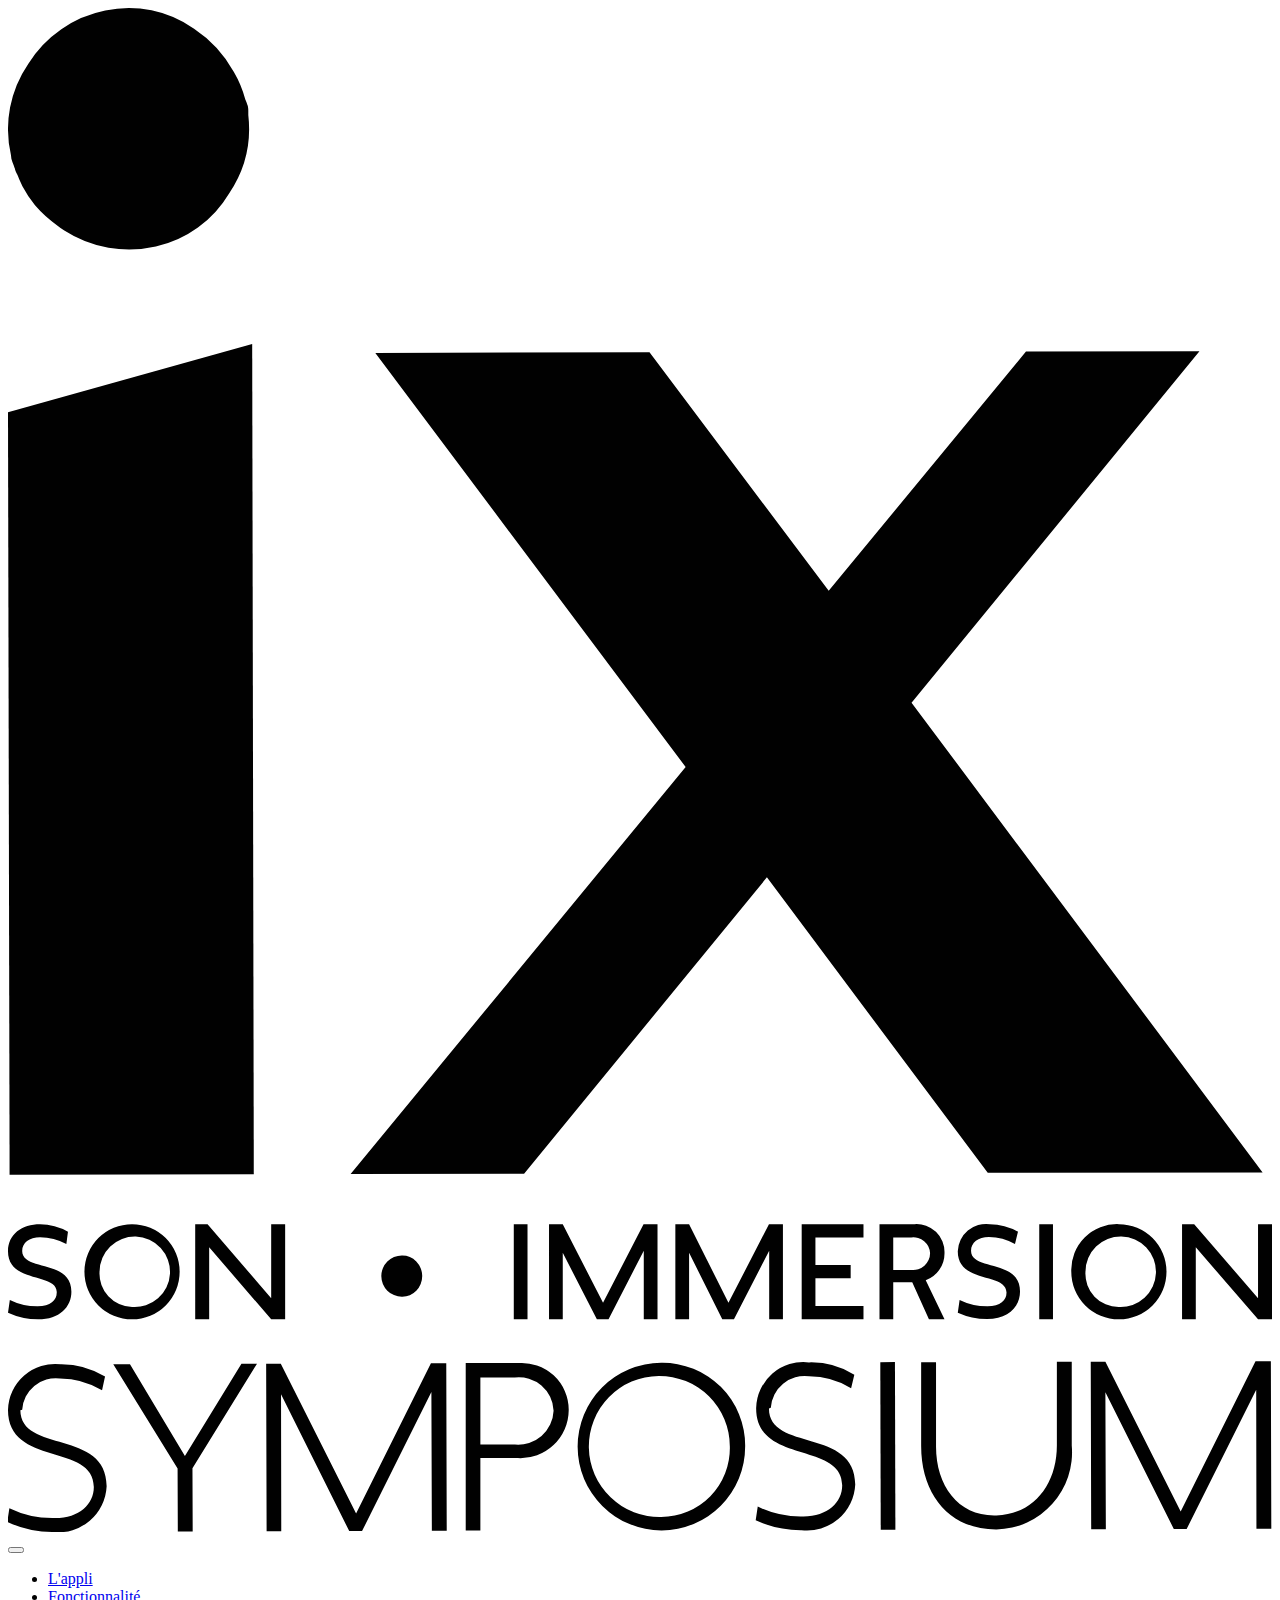
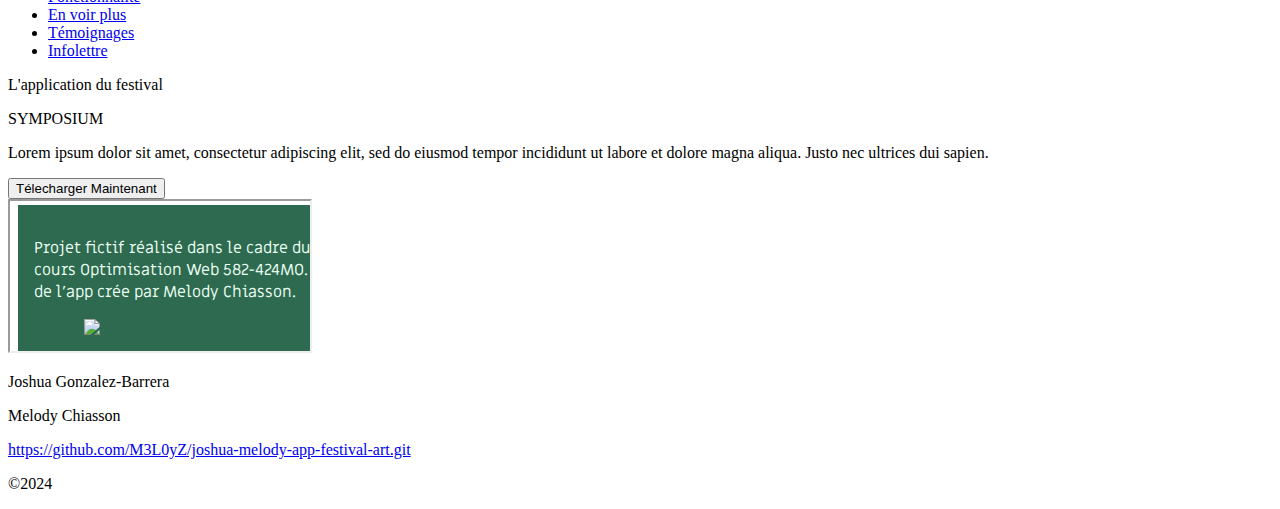
==== joshua-melody-app-festival-art/index.html @ 4ec98749 "commentaires" ====
<!DOCTYPE html>
<html lang="fr">

<head>
    <meta charset="UTF-8">
    <meta name="viewport" content="width=device-width, initial-scale=1.0">
    <title>Landing page</title>
    <link rel="icon" type="image/x-icon" href="/assets/favicon.png">
    <link href="https://cdn.jsdelivr.net/npm/bootstrap@5.3.2/dist/css/bootstrap.min.css" rel="stylesheet"
        integrity="sha384-T3c6CoIi6uLrA9TneNEoa7RxnatzjcDSCmG1MXxSR1GAsXEV/Dwwykc2MPK8M2HN" crossorigin="anonymous">
    <link rel="stylesheet" href="/css/main.css">
    <link rel="stylesheet" href="/css/styles-lp.css">

    <link rel="preconnect" href="https://fonts.googleapis.com">
    <link rel="preconnect" href="https://fonts.gstatic.com" crossorigin>
    <link href="https://fonts.googleapis.com/css2?family=Miriam+Libre&display=swap" rel="stylesheet">

    <link rel="preconnect" href="https://fonts.googleapis.com">
    <link rel="preconnect" href="https://fonts.gstatic.com" crossorigin>
    <link href="https://fonts.googleapis.com/css2?family=Inter:wght@700&display=swap" rel="stylesheet">
</head>

<body data-bs-spy="scroll" data-bs-target="navbar"> 
    <header>
        <nav class="navbar navbar-light navbar-expand-lg fixed-top" id="navbar">
            <div class="container">

                <a class="navbar-brand navbar-light" href="#appli"><img src="./assets/Logo-top.svg" class="logo"></a>

                <button class="navbar-toggler" data-bs-toggle="collapse" data-bs-target="#mainNav"
                    aria-controls="mainNav" aria-expanded="false" aria-label="Affichage/masquage de la navigation">
                    <span class="navbar-toggler-icon"></span>
                </button>

                <div id="mainNav" class="collapse navbar-collapse">
                    <ul class="navbar-nav ms-auto">
                        <li class="nav-item">
                            <a href="#appli" class="nav-link">L'appli</a>
                        </li>
                        <li class="nav-item">
                            <a href="#fonctionnalite" class="nav-link">Fonctionnalité</a>
                        </li>
                        <li class="nav-item">
                            <a href="#enVoirPlus" class="nav-link">En voir plus</a>
                        </li>
                        <li class="nav-item">
                            <a href="#temoignages" class="nav-link">Témoignages</a>
                        </li>
                        <li class="nav-item">
                            <a href="#infolettre" class="nav-link">Infolettre</a>
                        </li>
                    </ul>
                </div>
            </div>
        </nav>
    </header>
<!-- Ajustements à faire: boutons-->
    <main>
        <div class="hero" id="#appli">
            <div class="container">
                <div class="row justify-content-center text-center align-items-center">
                    <div class="col-lg-4 col-12 offset-lg-1">
                        <p class="h2 text-lg-start">L'application du festival</p>
                        <p class="h1 text-lg-start">SYMPOSIUM</p>
                        <p class="h6 text-lg-start">Lorem ipsum dolor sit amet, consectetur adipiscing elit, sed do eiusmod tempor incididunt ut labore et dolore magna aliqua. Justo nec ultrices dui sapien.</p>
                        <button type="button" class="btn btn-outline-dark textlg">Télecharger Maintenant</button>
                    </div>
                    <div class="col-lg-5 col-12 d-flex justify-content-center justify-content-lg-start offset-lg-1">
                        <div class="photo d-flex"><iframe src="./app/index.html"></iframe></div>
                    </div>
                </div>
            </div>
        </div>
    </main>

    <!-- Footer, à revoir, il ne reste pas complètement en dessous lorsque on joue avec la resolution, puis hover sur le lien-->
    <footer>
        <div class="pied p-2 mt-1 text-center align-items-center">
            <div class="container">
                <div class="row">
                    <div class="col-lg-6">
                        <p class="text-lg-start">Joshua Gonzalez-Barrera</p>
                        <p class="text-lg-start">Melody Chiasson</p>
                    </div>
                    <div class="col-lg-6">
                        <p class="text-lg-end"><a href="https://github.com/M3L0yZ/joshua-melody-app-festival-art.git" class="text-decoration-none text-reset" data-bs-toggle="popover">https://github.com/M3L0yZ/joshua-melody-app-festival-art.git</a></p>
                        <p class="text-lg-end">©2024</p>
                    </div>
            </div>
        </div>
    </footer> 



    <script src="https://cdn.jsdelivr.net/npm/bootstrap@5.3.2/dist/js/bootstrap.bundle.min.js"
        integrity="sha384-C6RzsynM9kWDrMNeT87bh95OGNyZPhcTNXj1NW7RuBCsyN/o0jlpcV8Qyq46cDfL"
        crossorigin="anonymous"></script>
        <script src="./js/script.js"></script>
</body>

</html>
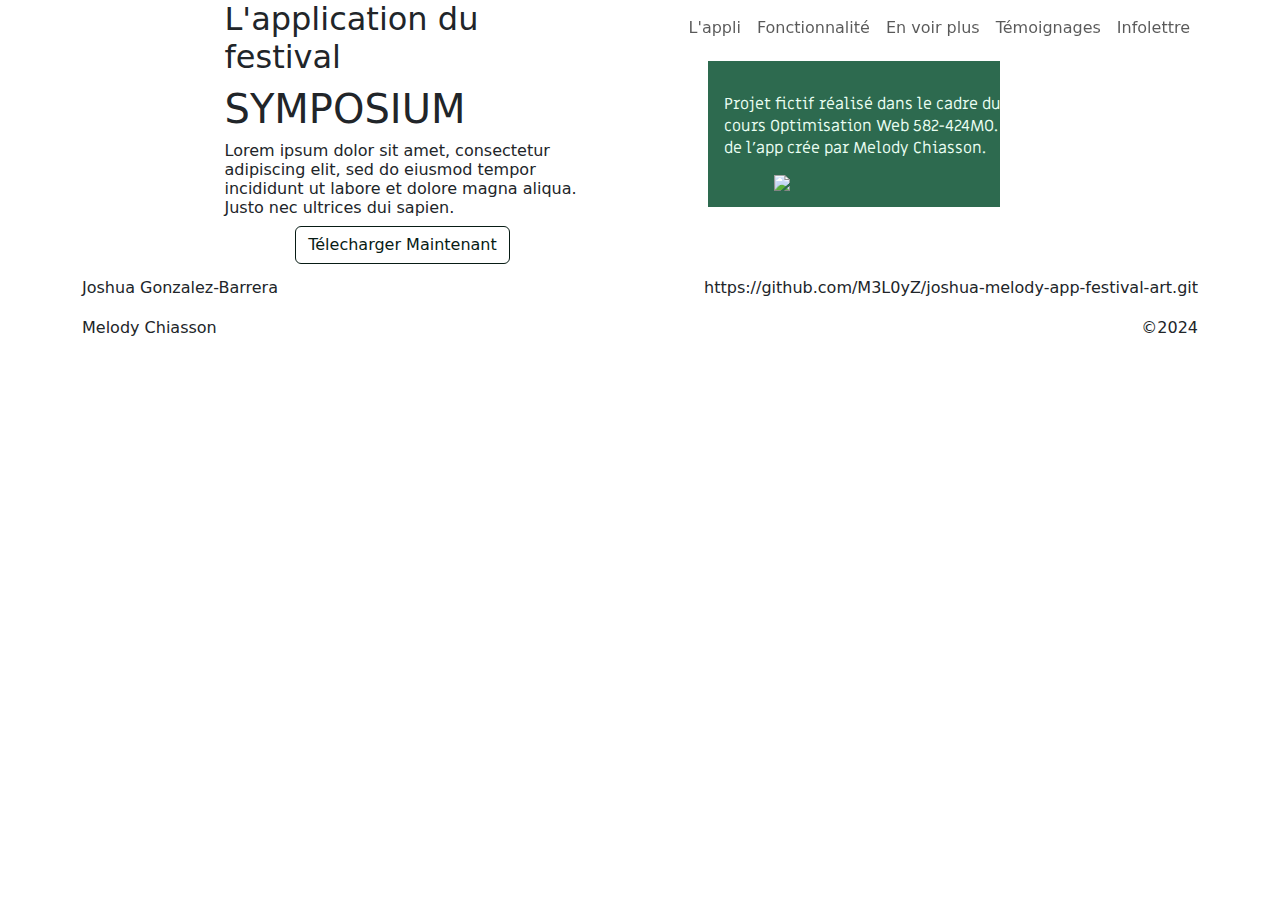
==== commit c1328f83: "creation scss, maj index href" ====
--- a/joshua-melody-app-festival-art/index.html
+++ b/joshua-melody-app-festival-art/index.html
@@ -6,8 +6,7 @@
     <meta name="viewport" content="width=device-width, initial-scale=1.0">
     <title>Landing page</title>
     <link rel="icon" type="image/x-icon" href="/assets/favicon.png">
-    <link href="https://cdn.jsdelivr.net/npm/bootstrap@5.3.2/dist/css/bootstrap.min.css" rel="stylesheet"
-        integrity="sha384-T3c6CoIi6uLrA9TneNEoa7RxnatzjcDSCmG1MXxSR1GAsXEV/Dwwykc2MPK8M2HN" crossorigin="anonymous">
+    <link href="./scss/couleurs.css" rel="stylesheet">
     <link rel="stylesheet" href="/css/main.css">
     <link rel="stylesheet" href="/css/styles-lp.css">
 
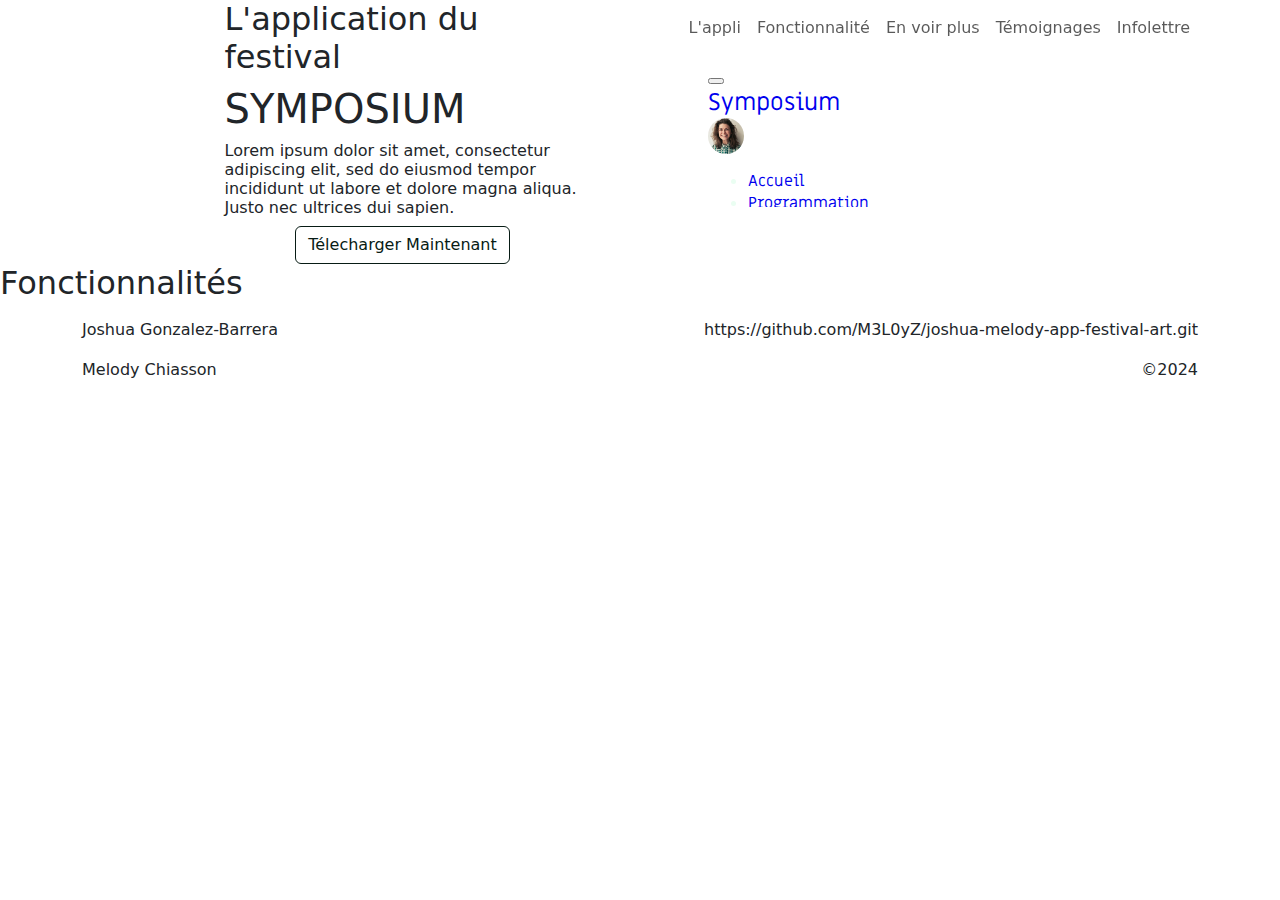
==== commit bd96bf73: "change couleurs, ajust du bg, debut des fonctions" ====
--- a/joshua-melody-app-festival-art/index.html
+++ b/joshua-melody-app-festival-art/index.html
@@ -70,6 +70,10 @@
                 </div>
             </div>
         </div>
+
+        <div class="features">
+            <h2>Fonctionnalités</h2>
+        </div>
     </main>
 
     <!-- Footer, à revoir, il ne reste pas complètement en dessous lorsque on joue avec la resolution, puis hover sur le lien-->
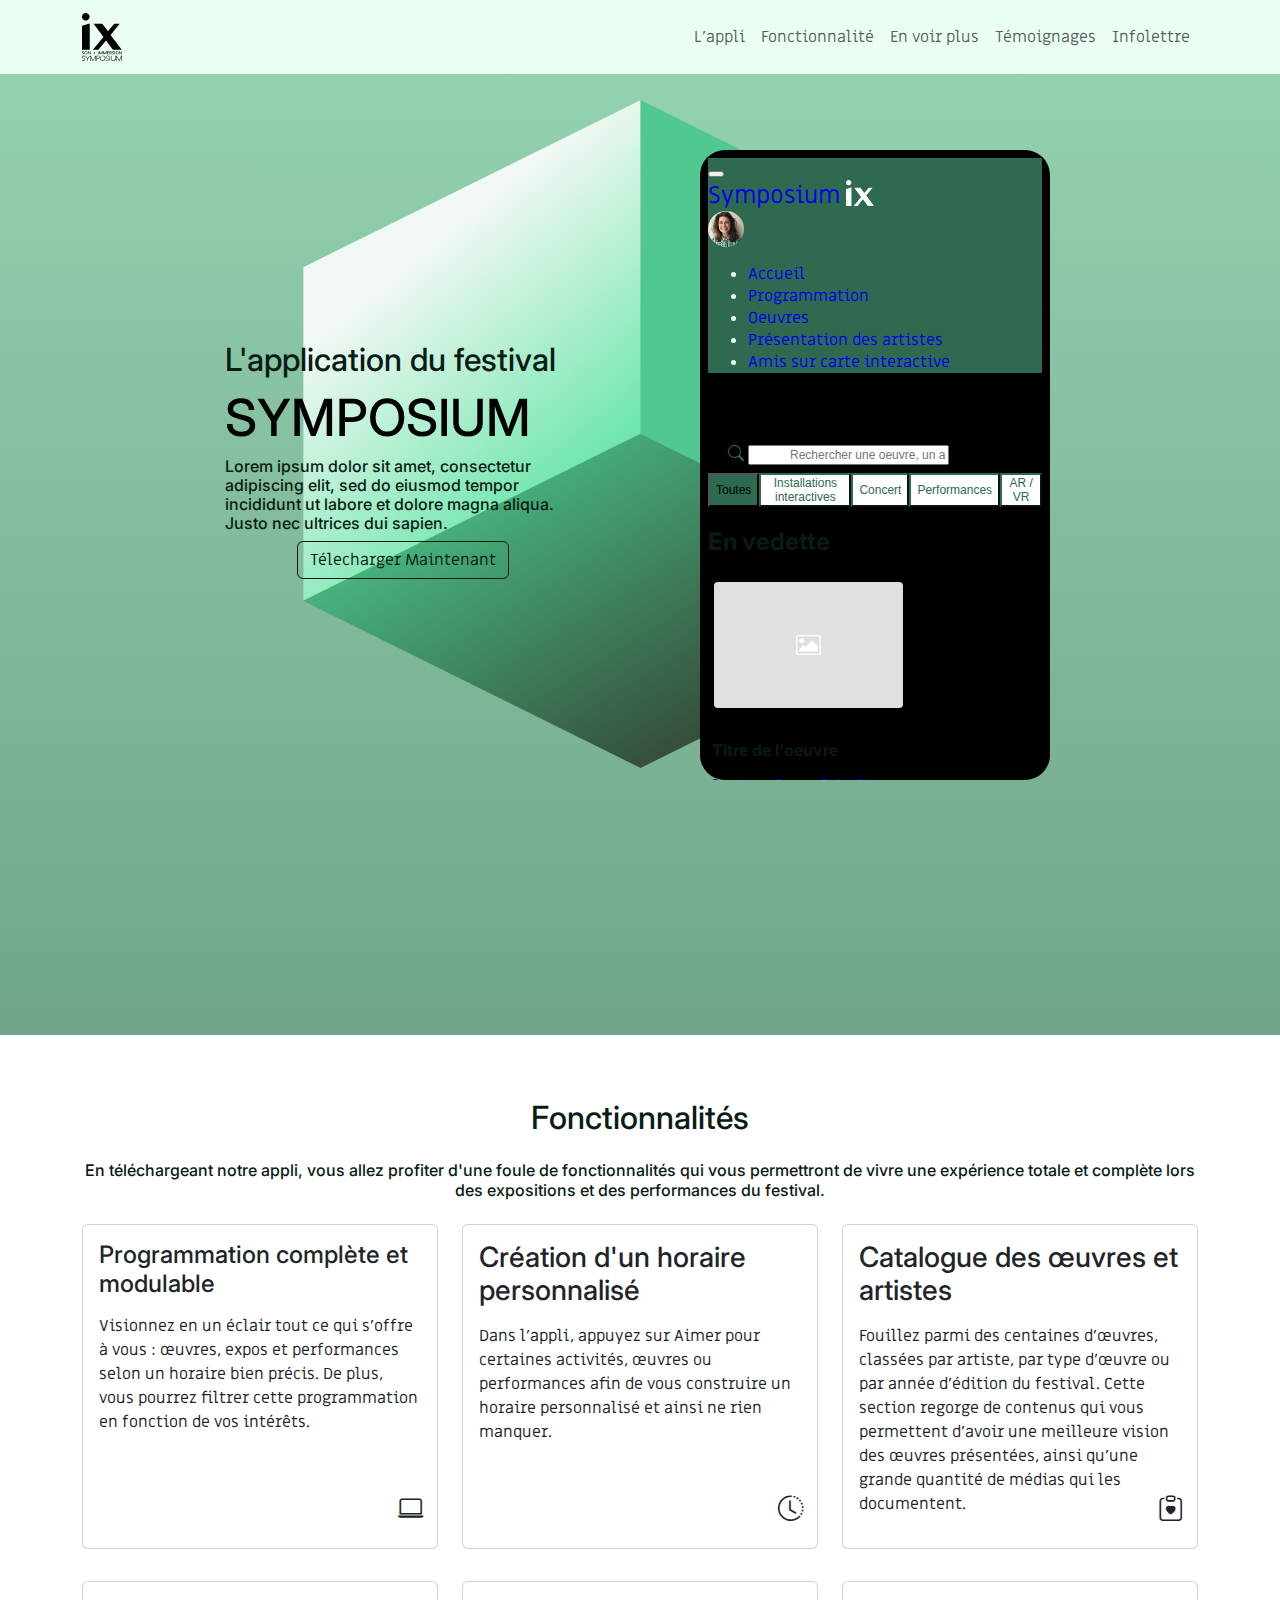
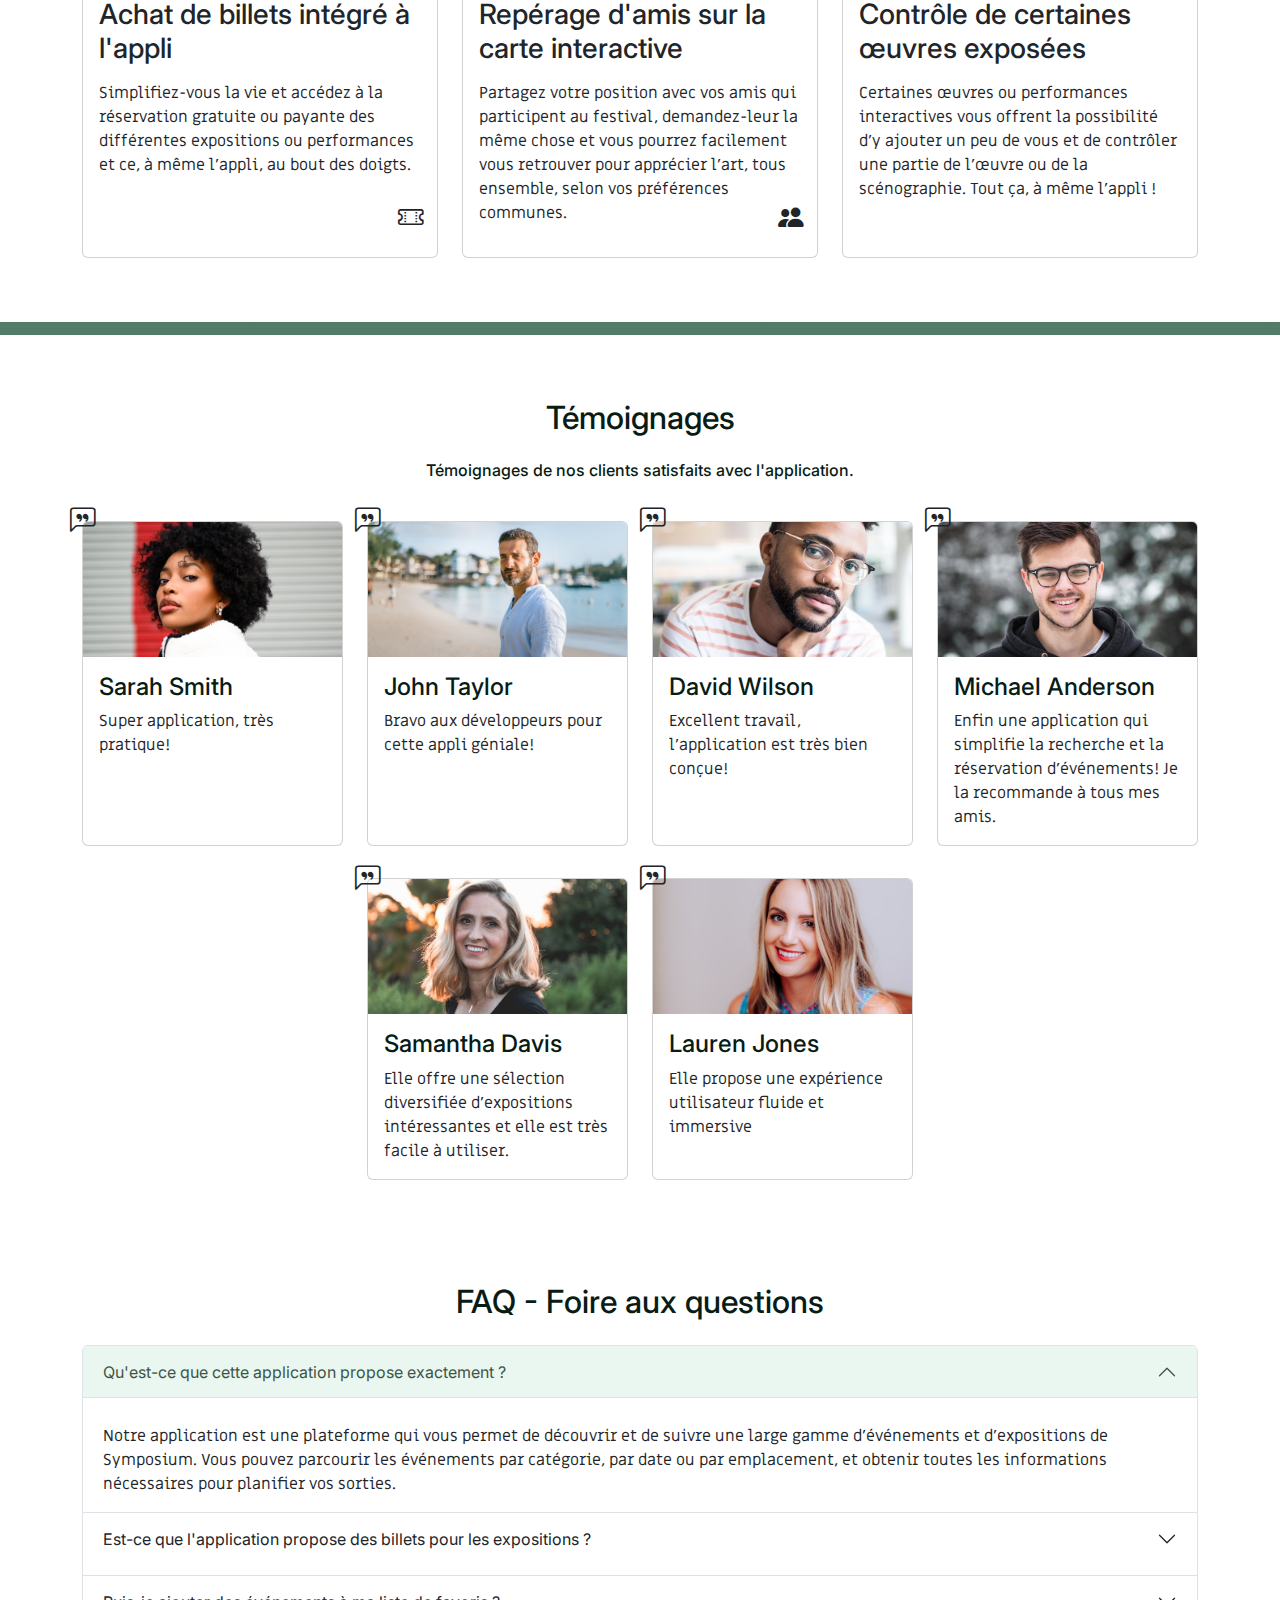
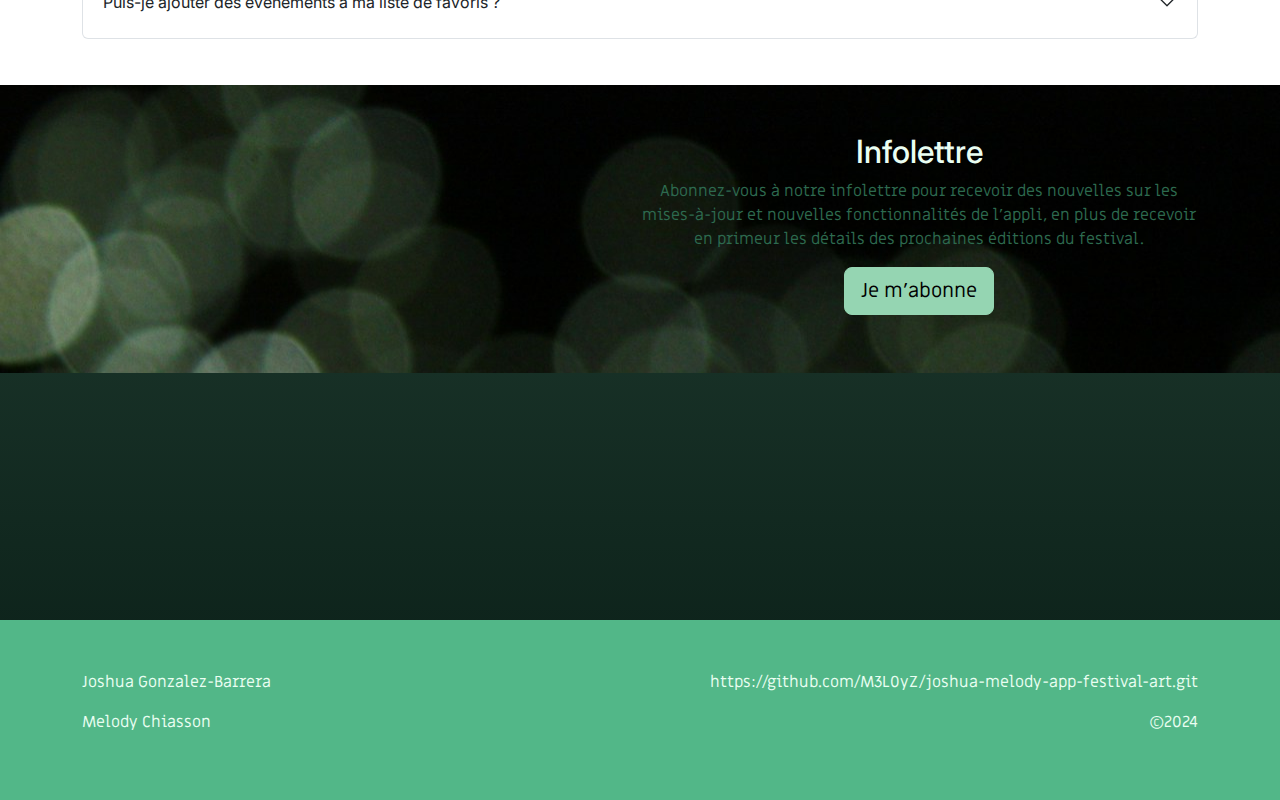
==== commit 0bb0088e: "modal, acc, temoin, fonc" ====
--- a/joshua-melody-app-festival-art/index.html
+++ b/joshua-melody-app-festival-art/index.html
@@ -5,10 +5,10 @@
     <meta charset="UTF-8">
     <meta name="viewport" content="width=device-width, initial-scale=1.0">
     <title>Landing page</title>
-    <link rel="icon" type="image/x-icon" href="/assets/favicon.png">
+    <link rel="icon" type="image/x-icon" href="./assets/favicon.png">
     <link href="./scss/couleurs.css" rel="stylesheet">
-    <link rel="stylesheet" href="/css/main.css">
-    <link rel="stylesheet" href="/css/styles-lp.css">
+    <link rel="stylesheet" href="./css/main.css">
+    <link rel="stylesheet" href="./css/styles-lp.css">
 
     <link rel="preconnect" href="https://fonts.googleapis.com">
     <link rel="preconnect" href="https://fonts.gstatic.com" crossorigin>
@@ -17,9 +17,11 @@
     <link rel="preconnect" href="https://fonts.googleapis.com">
     <link rel="preconnect" href="https://fonts.gstatic.com" crossorigin>
     <link href="https://fonts.googleapis.com/css2?family=Inter:wght@700&display=swap" rel="stylesheet">
+
+    <link rel="stylesheet" href="https://cdn.jsdelivr.net/npm/bootstrap-icons@1.11.3/font/bootstrap-icons.min.css">
 </head>
 
-<body data-bs-spy="scroll" data-bs-target="navbar"> 
+<body data-bs-spy="scroll" data-bs-target="navbar">
     <header>
         <nav class="navbar navbar-light navbar-expand-lg fixed-top" id="navbar">
             <div class="container">
@@ -53,27 +55,311 @@
             </div>
         </nav>
     </header>
-<!-- Ajustements à faire: boutons-->
+    <!-- Ajustements à faire: boutons-->
     <main>
         <div class="hero" id="#appli">
             <div class="container">
                 <div class="row justify-content-center text-center align-items-center">
                     <div class="col-lg-4 col-12 offset-lg-1">
                         <p class="h2 text-lg-start">L'application du festival</p>
-                        <p class="h1 text-lg-start">SYMPOSIUM</p>
-                        <p class="h6 text-lg-start">Lorem ipsum dolor sit amet, consectetur adipiscing elit, sed do eiusmod tempor incididunt ut labore et dolore magna aliqua. Justo nec ultrices dui sapien.</p>
+                        <p class="title h1 text-lg-start">SYMPOSIUM</p>
+                        <p class="h6 text-lg-start">Lorem ipsum dolor sit amet, consectetur adipiscing elit, sed do
+                            eiusmod tempor incididunt ut labore et dolore magna aliqua. Justo nec ultrices dui sapien.
+                        </p>
                         <button type="button" class="btn btn-outline-dark textlg">Télecharger Maintenant</button>
                     </div>
-                    <div class="col-lg-5 col-12 d-flex justify-content-center justify-content-lg-start offset-lg-1">
+                    <div
+                        class="phone col-lg-5 col-12 d-flex justify-content-center justify-content-lg-start offset-lg-1">
                         <div class="photo d-flex"><iframe src="./app/index.html"></iframe></div>
                     </div>
                 </div>
             </div>
         </div>
 
-        <div class="features">
-            <h2>Fonctionnalités</h2>
-        </div>
+        <div class="section-features py-5">
+            <div class="container">
+                <div class="row">
+                    <div class="col-12 text-center my-3">
+                        <h2>Fonctionnalités</h2>
+                    </div>
+                    <div class="col text-center">
+                        <h6>En téléchargeant notre appli, vous allez profiter d'une foule de fonctionnalités qui vous
+                            permettront de vivre une expérience totale et complète lors des expositions et des
+                            performances du festival.</h6>
+                    </div>
+
+                </div>
+                <div class="row">
+                    <div class="col-lg-4 col-md-6 my-3">
+                        <div class="card h-100">
+                            <i class="bi bi-laptop position-absolute bottom-0 end-0 translate-middle"></i>
+                            <div class="card-body">
+                                <h4 class="card-title">Programmation complète et modulable</h4>
+                                <div class="card-text my-3">
+                                    Visionnez en un éclair tout ce qui s'offre à vous : œuvres, expos et performances
+                                    selon un horaire bien précis. De plus, vous pourrez filtrer cette programmation en
+                                    fonction de vos intérêts.
+                                </div>
+                            </div>
+                        </div>
+                    </div>
+                    <div class="col-lg-4 col-md-6 my-3">
+                        <div class="card h-100">
+                            <i class="bi bi-clock-history position-absolute bottom-0 end-0 translate-middle"></i>
+                            <div class="card-body">
+                                <h3 class="card-title">Création d'un horaire personnalisé</h3>
+                                <div class="card-text my-3">
+                                    Dans l'appli, appuyez sur Aimer pour certaines activités, œuvres ou performances
+                                    afin de vous construire un horaire personnalisé et ainsi ne rien manquer.
+                                </div>
+                            </div>
+                        </div>
+                    </div>
+                    <div class="col-lg-4 col-md-6 my-3">
+                        <div class="card h-100">
+                            <i class="bi bi-clipboard-heart position-absolute bottom-0 end-0 translate-middle"></i>
+                            <div class="card-body">
+                                <h3 class="card-title">Catalogue des œuvres et artistes</h3>
+                                <div class="card-text my-3">
+                                    Fouillez parmi des centaines d'œuvres, classées par artiste, par type d'œuvre ou par
+                                    année d'édition du festival. Cette section regorge de contenus qui vous permettent
+                                    d'avoir une meilleure vision des œuvres présentées, ainsi qu'une grande quantité de
+                                    médias qui les documentent.
+                                </div>
+                            </div>
+                        </div>
+                    </div>
+                    <div class="col-lg-4 col-md-6 my-3">
+                        <div class="card h-100">
+                            <i class="bi bi-ticket-perforated position-absolute bottom-0 end-0 translate-middle"></i>
+                            <div class="card-body">
+                                <h3 class="card-title">Achat de billets intégré à l'appli</h3>
+                                <div class="card-text my-3">
+                                    Simplifiez-vous la vie et accédez à la réservation gratuite ou payante des
+                                    différentes expositions ou performances et ce, à même l'appli, au bout des doigts.
+                                </div>
+                            </div>
+                        </div>
+                    </div>
+                    <div class="col-lg-4 col-md-6 my-3">
+                        <div class="card h-100">
+                            <i class="bi bi-people-fill position-absolute bottom-0 end-0 translate-middle"></i>
+                            <div class="card-body">
+                                <h3 class="card-title">Repérage d'amis sur la carte interactive</h3>
+                                <div class="card-text my-3">
+                                    Partagez votre position avec vos amis qui participent au festival, demandez-leur la
+                                    même chose et vous pourrez facilement vous retrouver pour apprécier l'art, tous
+                                    ensemble, selon vos préférences communes.
+                                </div>
+                            </div>
+                        </div>
+                    </div>
+                    <div class="col-lg-4 col-md-6 my-3">
+                        <div class="card h-100">
+                            <div class="card-body">
+                                <h3 class="card-title">Contrôle de certaines œuvres exposées</h3>
+                                <div class="card-text my-3">
+                                    Certaines œuvres ou performances interactives vous offrent la possibilité d'y
+                                    ajouter un peu de vous et de contrôler une partie de l'œuvre ou de la scénographie.
+                                    Tout ça, à même l'appli !
+                                </div>
+                            </div>
+                        </div>
+                    </div>
+                </div>
+            </div>
+
+            <div class="section-testimonials py-5" id="#temoignages">
+                <div class="container">
+                    <div class="row">
+                        <div class="col-12 text-center my-3">
+                            <h2>Témoignages</h2>
+                        </div>
+                        <div class="col text-center mb-3">
+                            <h6>Témoignages de nos clients satisfaits avec l'application.</h6>
+                        </div>
+                    </div>
+                    <div class="row justify-content-center">
+                        <div class="col-12 col-sm-6 col-lg-3 my-3">
+                            <div class="card testi h-100">
+                                <i class="bi bi-chat-left-quote position-absolute top-0 start-0 translate-middle"></i>
+                                <img src="./assets/img_lp/photo_1.jpg" alt="" class="card-img-top test-img">
+                                <div class="card-body">
+                                    <div class="card-title">
+                                        <h4>Sarah Smith</h4>
+                                    </div>
+                                    <div class="card-text">Super application, très pratique!</div>
+                                </div>
+                            </div>
+                        </div>
+                        <div class="col-12 col-sm-6 col-lg-3 my-3">
+                            <div class="card testi h-100">
+                                <i class="bi bi-chat-left-quote position-absolute top-0 start-0 translate-middle"></i>
+                                <img src="./assets/img_lp/photo_2.jpg" alt="" class="card-img-top test-img num-2">
+                                <div class="card-body">
+                                    <div class="card-title">
+                                        <h4>John Taylor</h4>
+                                    </div>
+                                    <div class="card-text">Bravo aux développeurs pour cette appli géniale!</div>
+                                </div>
+                            </div>
+                        </div>
+                        <div class="col-12 col-sm-6 col-lg-3 my-3">
+                            <div class="card testi h-100">
+                                <i class="bi bi-chat-left-quote position-absolute top-0 start-0 translate-middle"></i>
+                                <img src="./assets/img_lp/photo_3.jpg" alt="" class="card-img-top test-img num-3">
+                                <div class="card-body">
+                                    <div class="card-title">
+                                        <h4>David Wilson</h4>
+                                    </div>
+                                    <div class="card-text">Excellent travail, l'application est très bien conçue!</div>
+                                </div>
+                            </div>
+                        </div>
+                        <div class="col-12 col-sm-6 col-lg-3 my-3">
+                            <div class="card testi h-100">
+                                <i class="bi bi-chat-left-quote position-absolute top-0 start-0 translate-middle"></i>
+                                <img src="./assets/img_lp/photo_4.jpg" alt="" class="card-img-top test-img num-4">
+                                <div class="card-body">
+                                    <div class="card-title">
+                                        <h4>Michael Anderson</h4>
+                                    </div>
+                                    <div class="card-text">Enfin une application qui simplifie la recherche et la
+                                        réservation d'événements! Je la recommande à tous mes amis.</div>
+                                </div>
+                            </div>
+                        </div>
+                        <div class="col-12 col-sm-6 col-lg-3 my-3">
+                            <div class="card testi h-100">
+                                <i class="bi bi-chat-left-quote position-absolute top-0 start-0 translate-middle"></i>
+                                <img src="./assets/img_lp/photo_5.jpg" alt="" class="card-img-top test-img num-5">
+                                <div class="card-body">
+                                    <div class="card-title">
+                                        <h4>Samantha Davis</h4>
+                                    </div>
+                                    <div class="card-text">Elle offre une sélection diversifiée d'expositions
+                                        intéressantes et elle est très facile à utiliser.</div>
+                                </div>
+                            </div>
+                        </div>
+                        <div class="col-12 col-sm-6 col-lg-3 my-3">
+                            <div class="card testi h-100">
+                                <i class="bi bi-chat-left-quote position-absolute top-0 start-0 translate-middle"></i>
+                                <img src="./assets/img_lp/photo_6.jpg" alt="" class="card-img-top test-img num-6">
+                                <div class="card-body">
+                                    <div class="card-title">
+                                        <h4>Lauren Jones</h4>
+                                    </div>
+                                    <div class="card-text">Elle propose une expérience utilisateur fluide et immersive
+                                    </div>
+                                </div>
+                            </div>
+                        </div>
+                    </div>
+                </div>
+            </div>
+
+            <div class="section-faq py-5" id="faq">
+                <div class="container">
+                    <div class="row pb-3">
+                        <h2 class="text-center">FAQ - Foire aux questions</h2>
+                    </div>
+                    <div class="row">
+                        <div class="accordion" id="faq">
+                            <div class="accordion-item">
+                                <h2 class="accordion-header">
+                                    <button class="accordion-button" type="button" data-bs-toggle="collapse"
+                                        data-bs-target="#collapseOne" aria-expanded="true" aria-controls="collapseOne">
+                                        Qu'est-ce que cette application propose exactement ?
+                                    </button>
+                                </h2>
+                                <div id="collapseOne" class="accordion-collapse collapse show" data-bs-parent="#faq">
+                                    <div class="accordion-body">
+                                        Notre application est une plateforme qui vous permet de découvrir et de suivre
+                                        une large gamme d'événements et d'expositions de Symposium. Vous pouvez
+                                        parcourir les événements par catégorie, par date ou par emplacement, et obtenir
+                                        toutes les informations nécessaires pour planifier vos sorties.
+                                    </div>
+                                </div>
+                            </div>
+                            <div class="accordion-item">
+                                <h2 class="accordion-header">
+                                    <button class="accordion-button collapsed" type="button" data-bs-toggle="collapse"
+                                        data-bs-target="#collapseTwo" aria-expanded="false" aria-controls="collapseTwo">
+                                        Est-ce que l'application propose des billets pour les expositions ?
+                                    </button>
+                                </h2>
+                                <div id="collapseTwo" class="accordion-collapse collapse" data-bs-parent="#faq">
+                                    <div class="accordion-body">
+                                        Oui, dans de nombreux cas, vous pouvez acheter des billets directement à partir
+                                        de l'application. Lorsque vous trouvez une exposition qui vous intéresse, vous
+                                        verrez des options pour acheter des billets si cela est disponible. Sinon, nous
+                                        fournissons des liens directs vers les sites Web où vous pouvez acheter des
+                                        billets.
+                                    </div>
+                                </div>
+                            </div>
+                            <div class="accordion-item">
+                                <h2 class="accordion-header">
+                                    <button class="accordion-button collapsed" type="button" data-bs-toggle="collapse"
+                                        data-bs-target="#collapseThree" aria-expanded="false"
+                                        aria-controls="collapseThree">
+                                        Puis-je ajouter des événements à ma liste de favoris ?
+                                    </button>
+                                </h2>
+                                <div id="collapseThree" class="accordion-collapse collapse" data-bs-parent="#faq">
+                                    <div class="accordion-body">
+                                        Absolument ! Vous pouvez marquer des événements comme favoris en appuyant sur
+                                        l'icône de cœur à côté de l'événement. Cela vous permettra de garder une trace
+                                        des événements que vous souhaitez consulter ultérieurement et de recevoir des
+                                        notifications concernant les mises à jour ou les offres spéciales.
+                                    </div>
+                                </div>
+                            </div>
+                        </div>
+                    </div>
+                </div>
+            </div>
+
+            <div class="infolettre p-5" id="infolettre">
+                <div class="container">
+                    <div class="row">
+                        <div class="col-12 text-center d-md-flex justify-content-md-end">
+                            <div class="col-md-6 text-left">
+                                <h2>Infolettre</h2>
+                                <p>Abonnez-vous à notre infolettre pour recevoir des nouvelles sur les mises-à-jour et nouvelles fonctionnalités de l’appli, en plus de recevoir en primeur les détails des prochaines éditions du festival.</p>
+                                <button type="button" class="btn btn-primary btn-lg text-lg" data-bs-toggle="modal" data-bs-target="#modalInfolettre">Je m'abonne</button>
+                            </div>
+                        </div>
+                    </div>
+                </div>
+            </div>
+            
+            <!-- Modal -->
+            <div class="modal fade" id="modalInfolettre" tabindex="-1">
+                <div class="modal-dialog modal-dialog-centered modal-lg">
+                    <div class="modal-content">
+                        <div class="modal-header">
+                            <h5 class="modal-title" id="modalInfolettreLabel">Restez informé !</h5>
+                            <button type="button" class="btn-close" data-bs-dismiss="modal" aria-label="Close"></button>
+                        </div>
+                        <div class="modal-body">
+                            <form>
+                                <div class="input-group mb-3">
+                                    <span class="input-group-text"><i class="bi bi-envelope"></i></span>
+                                    <input type="email" class="form-control" id="emailField" placeholder="Votre adresse courriel">
+                                </div>
+                            </form>
+                        </div>
+                        <div class="modal-footer">
+                            <button type="button" class="btn btn-primary">M'inscrire</button>
+                            <button type="button" class="btn btn-secondary" data-bs-dismiss="modal">Annuler</button>
+                        </div>
+                    </div>
+                </div>
+            </div>
+                        
+            
     </main>
 
     <!-- Footer, à revoir, il ne reste pas complètement en dessous lorsque on joue avec la resolution, puis hover sur le lien-->
@@ -86,19 +372,22 @@
                         <p class="text-lg-start">Melody Chiasson</p>
                     </div>
                     <div class="col-lg-6">
-                        <p class="text-lg-end"><a href="https://github.com/M3L0yZ/joshua-melody-app-festival-art.git" class="text-decoration-none text-reset" data-bs-toggle="popover">https://github.com/M3L0yZ/joshua-melody-app-festival-art.git</a></p>
+                        <p class="text-lg-end"><a href="https://github.com/M3L0yZ/joshua-melody-app-festival-art.git"
+                                class="text-decoration-none text-reset"
+                                data-bs-toggle="popover">https://github.com/M3L0yZ/joshua-melody-app-festival-art.git</a>
+                        </p>
                         <p class="text-lg-end">©2024</p>
                     </div>
-            </div>
-        </div>
-    </footer> 
+                </div>
+            </div>
+    </footer>
 
 
 
     <script src="https://cdn.jsdelivr.net/npm/bootstrap@5.3.2/dist/js/bootstrap.bundle.min.js"
         integrity="sha384-C6RzsynM9kWDrMNeT87bh95OGNyZPhcTNXj1NW7RuBCsyN/o0jlpcV8Qyq46cDfL"
         crossorigin="anonymous"></script>
-        <script src="./js/script.js"></script>
+    <script src="./js/script.js"></script>
 </body>
 
 </html>--- a/joshua-melody-app-festival-art/css/main.css
+++ b/joshua-melody-app-festival-art/css/main.css
@@ -0,0 +1,48 @@
+:root {
+    --light: #EAFEF2;
+    --lightgreen: #95D5B2;
+    --green: #52B788;
+    --darkgreen: #2D6A4F;
+    --dark: #081C15;
+    --miriamlibre: 'Miriam Libre', sans-serif;
+    --inter: 'Inter', sans-serif;
+}
+
+/*----- Styles Généraux (temporaire)-----*/
+
+body {
+    font-family: var(--miriamlibre);
+    color: var(--darkgreen);
+}
+
+h1, .h1 {
+    font-family: var(--inter);
+    color: var(--darkgreen);
+}
+
+h2, .h2 {
+    font-family: var(--inter);
+    color: var(--dark);
+}
+
+h3, .h3 {
+    font-family: var(--inter);
+    color: var(--dark);
+}
+
+h4, .h4 {
+    font-family: var(--inter);
+    color: var(--dark);
+}
+
+h5, .h5 {
+    font-family: var(--inter);
+    color: var(--dark);
+}
+
+h6, .h6 {
+    font-family: var(--inter);
+    color: var(--dark);
+}
+
+/*----- Autres -----*/
--- a/joshua-melody-app-festival-art/css/styles-lp.css
+++ b/joshua-melody-app-festival-art/css/styles-lp.css
@@ -0,0 +1,173 @@
+
+/*--------------------------------------------------------- 
+# Styles Généraux 
+---------------------------------------------------------*/
+body {
+    min-height: 4000px;
+    margin: 0;
+    padding: 0;
+    background-image: url('../assets/C-3.svg'), linear-gradient(var(--lightgreen), var(--dark));
+    background-size: 75vh, cover;
+    background-position: top 100px center, center;
+    background-repeat: no-repeat;
+    display: flex;
+    position: relative;
+    flex-direction: column;
+  }
+  
+  nav {
+      background-color: var(--light);
+  }
+  
+  .navbar {
+    font-family: var(--miriamlibre);
+    color: var(--dark);
+  }
+  
+  .logo {
+    width: 40px;
+  }
+  
+  .test {
+    height: 2000px;
+    background-color: #000000;
+  }
+  
+  .pied {
+    color: var(--light);
+    background-color: var(--green);
+    width: 100vw;
+    height: 20vh;
+    display: flex;
+    position: absolute;
+    bottom: 0;
+  }
+  
+  /*---------------------------------------------------------- 
+  # Section Hero  
+  ----------------------------------------------------------*/
+  
+  .hero {
+    display: flex;
+    position: absolute;
+    top: 150px;
+    width: 100%;
+    height: auto;
+  }
+  
+  .h1 {
+    font-size: 4vw;
+    color: #000000;
+  }
+  
+  .photo {
+    background-repeat: no-repeat;
+    background-color: #000000;
+    width: 100%;
+    max-width: 350px;
+    aspect-ratio: 5/9;
+    border-radius: 25px;
+  }
+  
+  button {
+    background-color: var(--green);
+    margin-bottom: 10px;
+  }
+
+  iframe {
+    flex-grow: 1; border: none; margin: 0; padding: 0;
+  }
+
+
+
+    /*---------------------------------------------------------- 
+  # Fonctionnalités  
+  ----------------------------------------------------------*/
+
+  .section-features {
+    display: flex;
+    position: absolute;
+    top: 115vh;
+    width: 100%;
+    height: auto;
+    background-color: white;
+  }
+
+  .card-deck {
+    display: flex;
+    flex-wrap: wrap;
+    align-items: stretch;
+  }
+  
+  .card {
+    flex: 1 0 auto;
+  }
+
+      /*---------------------------------------------------------- 
+  # Testimonials  
+  ----------------------------------------------------------*/
+  .section-testimonials {
+    display: flex;
+    position: absolute;
+    top: 100vh;
+    width: 100%;
+    height: auto;
+    background-color: white;
+  }
+
+  .testi img {
+    object-fit: cover;
+  }
+
+  .testi img.num-2 {
+    object-fit: cover;
+    object-position: 0 0px;
+  }
+
+  .testi img.num-6 {
+    object-fit: cover;
+    object-position: 0 -40px;
+  }
+
+  .test-img {
+    height: 15vh;
+  }
+
+  i {
+    font-size: 2vw;
+  }
+
+  .testi i {
+    font-size: 2vw;
+  }
+
+
+      /*---------------------------------------------------------- 
+  # FAQ  
+  ----------------------------------------------------------*/
+
+  .section-faq {
+    display: flex;
+    position: absolute;
+    top: 200vh;
+    width: 100%;
+    height: auto;
+    background-color: white;
+  }
+
+      /*---------------------------------------------------------- 
+  # Info-lettre
+  ----------------------------------------------------------*/
+
+  .infolettre {
+    display: flex;
+    position: absolute;
+    top: 250vh;
+    width: 100%;
+    height: auto;
+    background-image: url("../assets/img_lp/bg_1.jpg");
+  }
+
+  .infolettre h2 {
+    color: var(--light);
+  }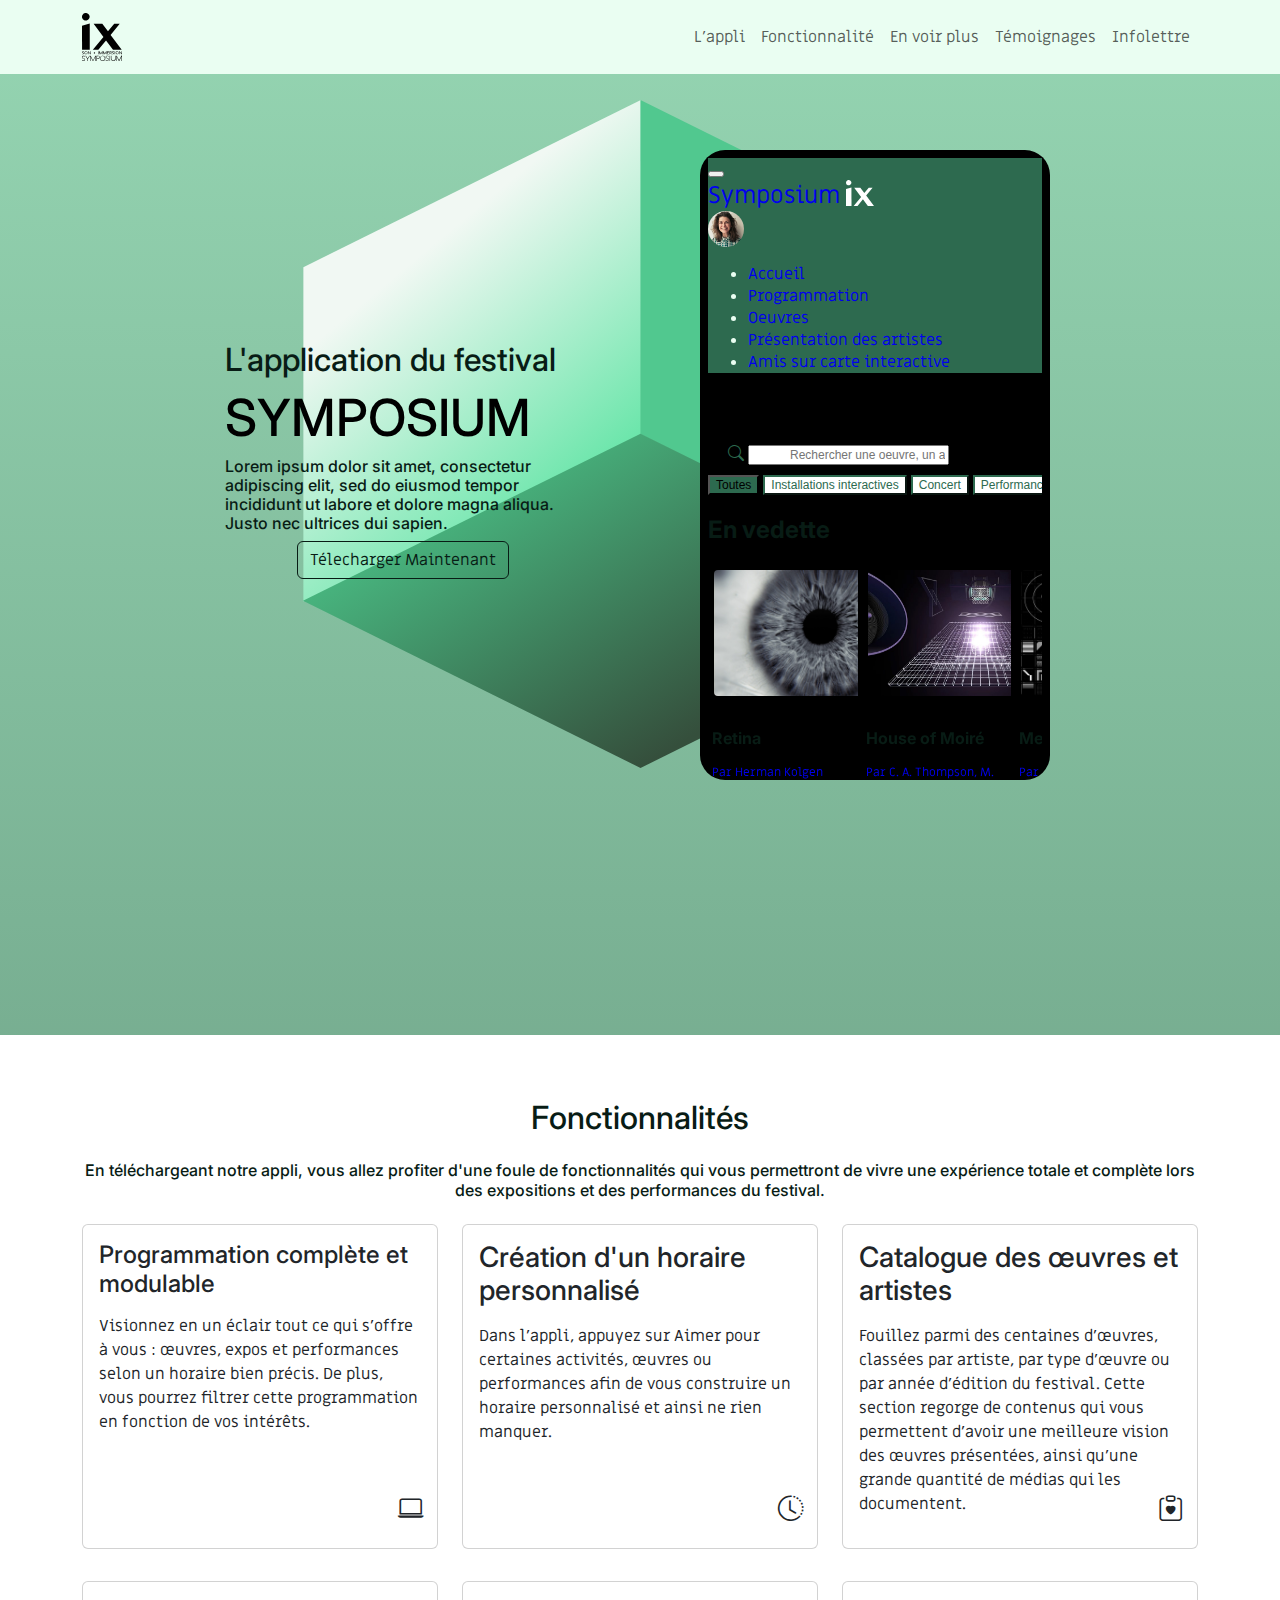
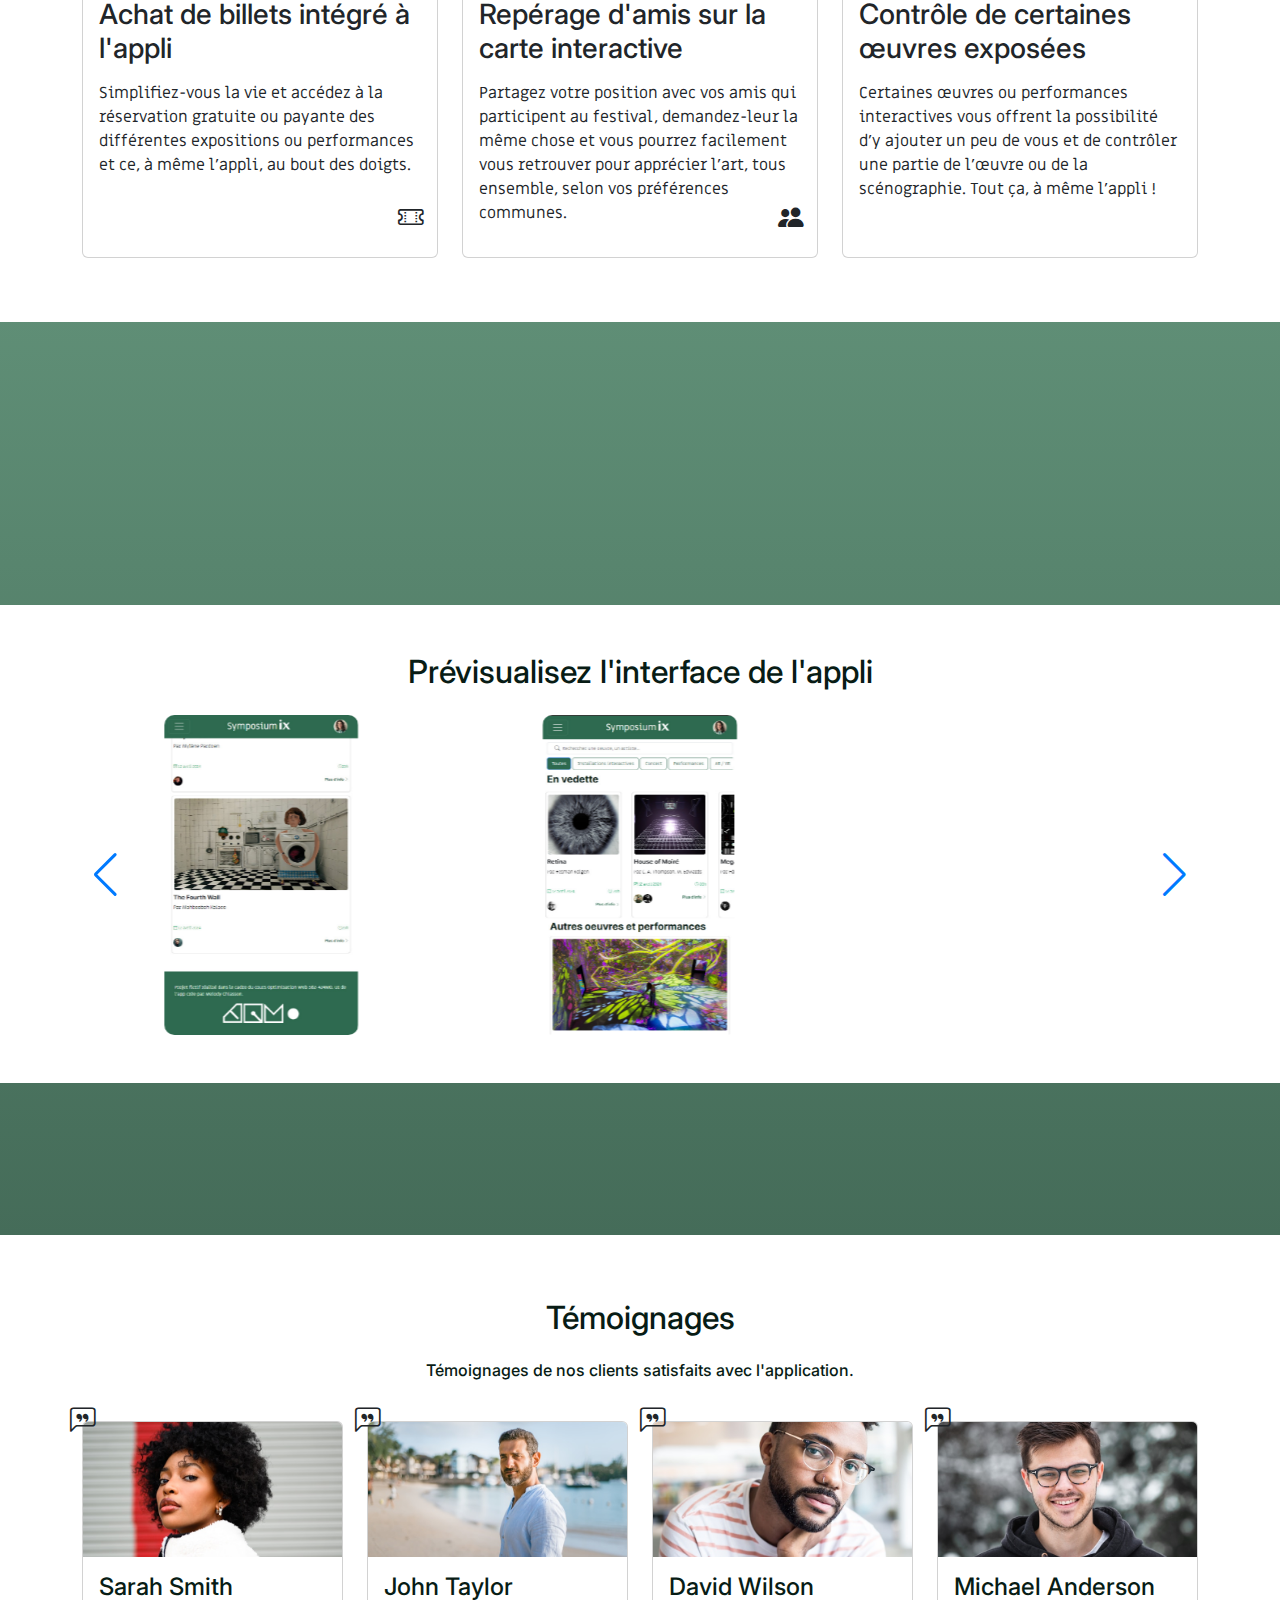
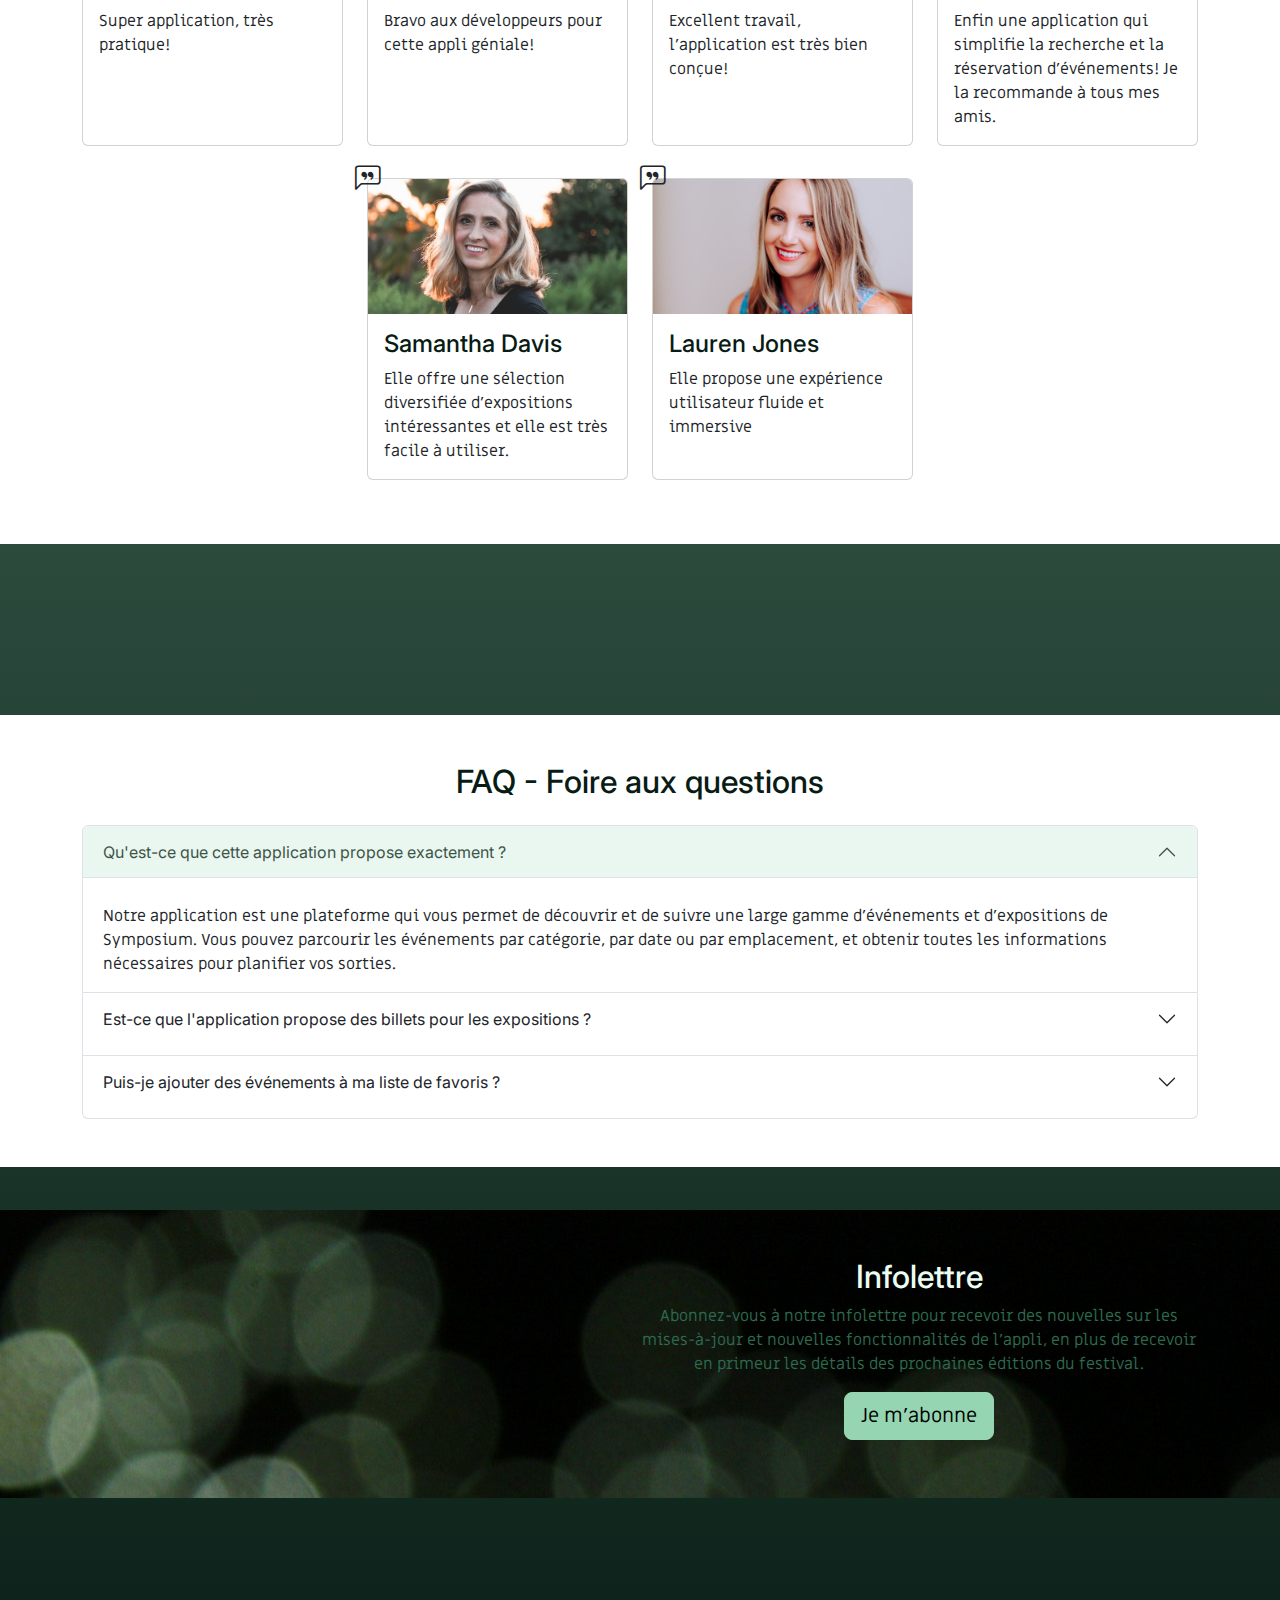
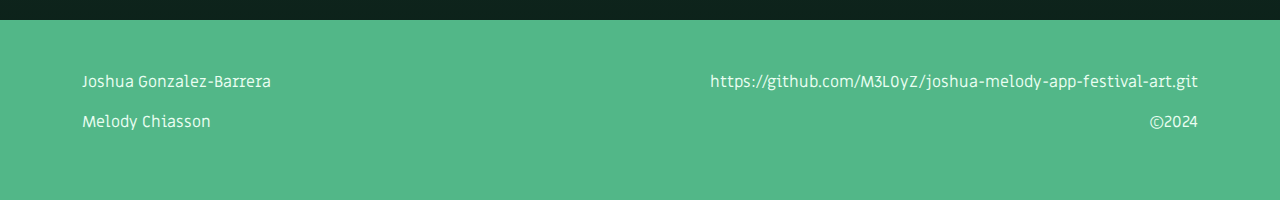
==== commit 937d090d: "ajout photo-swiper, swiper" ====
--- a/joshua-melody-app-festival-art/index.html
+++ b/joshua-melody-app-festival-art/index.html
@@ -6,6 +6,7 @@
     <meta name="viewport" content="width=device-width, initial-scale=1.0">
     <title>Landing page</title>
     <link rel="icon" type="image/x-icon" href="./assets/favicon.png">
+    <link rel="stylesheet" href="https://cdn.jsdelivr.net/npm/swiper@11/swiper-bundle.min.css"/>
     <link href="./scss/couleurs.css" rel="stylesheet">
     <link rel="stylesheet" href="./css/main.css">
     <link rel="stylesheet" href="./css/styles-lp.css">
@@ -19,6 +20,9 @@
     <link href="https://fonts.googleapis.com/css2?family=Inter:wght@700&display=swap" rel="stylesheet">
 
     <link rel="stylesheet" href="https://cdn.jsdelivr.net/npm/bootstrap-icons@1.11.3/font/bootstrap-icons.min.css">
+
+
+
 </head>
 
 <body data-bs-spy="scroll" data-bs-target="navbar">
@@ -169,6 +173,23 @@
                 </div>
             </div>
 
+<!--Swiper-->
+            <div class="section-voir-plus text-center">
+                <div class="container my-5">
+                    <h2 class="mb-4">Prévisualisez l'interface de l'appli</h2>
+                <div class="swiper swiper-screenshots">
+                    <div class="swiper-wrapper">
+                        <div class="swiper-slide"><img src="./assets/img_lp/screenshots/screen_1.jpg"></div>
+                        <div class="swiper-slide"><img src="./assets/img_lp/screenshots/screen_2.jpg"></div>
+                        <div class="swiper-slide"><img src="./assets/img_lp/screenshots/screen_3.jpg"></div>
+                    </div>
+                    <div class="swiper-button-prev"></div>
+                    <div class="swiper-button-next"></div>
+                    <div data-swiper-parallax-opacity="0.5"></div>
+                </div>
+                </div>
+            </div>
+<!--Témoignages-->
             <div class="section-testimonials py-5" id="#temoignages">
                 <div class="container">
                     <div class="row">
@@ -258,7 +279,7 @@
                     </div>
                 </div>
             </div>
-
+<!--FAQ-->
             <div class="section-faq py-5" id="faq">
                 <div class="container">
                     <div class="row pb-3">
@@ -387,6 +408,7 @@
     <script src="https://cdn.jsdelivr.net/npm/bootstrap@5.3.2/dist/js/bootstrap.bundle.min.js"
         integrity="sha384-C6RzsynM9kWDrMNeT87bh95OGNyZPhcTNXj1NW7RuBCsyN/o0jlpcV8Qyq46cDfL"
         crossorigin="anonymous"></script>
+    <script src="https://cdn.jsdelivr.net/npm/swiper@11/swiper-bundle.min.js"></script>
     <script src="./js/script.js"></script>
 </body>
 
--- a/joshua-melody-app-festival-art/css/styles-lp.css
+++ b/joshua-melody-app-festival-art/css/styles-lp.css
@@ -3,7 +3,7 @@
 # Styles Généraux 
 ---------------------------------------------------------*/
 body {
-    min-height: 4000px;
+    min-height: 5000px;
     margin: 0;
     padding: 0;
     background-image: url('../assets/C-3.svg'), linear-gradient(var(--lightgreen), var(--dark));
@@ -109,7 +109,7 @@
   .section-testimonials {
     display: flex;
     position: absolute;
-    top: 100vh;
+    top: 200vh;
     width: 100%;
     height: auto;
     background-color: white;
@@ -141,6 +141,27 @@
     font-size: 2vw;
   }
 
+        /*---------------------------------------------------------- 
+  # Voir Plus
+  ----------------------------------------------------------*/
+  .section-voir-plus {
+    display: flex;
+    position: absolute;
+    top: 130vh;
+    width: 100%;
+    height: auto;
+    background-color: white;
+  }
+
+  .section-voir-plus h2 {
+    text-align: center;
+  }
+
+  .swiper-screenshots img {
+    border-radius: 10px;
+    height: 25vw;
+  }
+
 
       /*---------------------------------------------------------- 
   # FAQ  
@@ -149,7 +170,7 @@
   .section-faq {
     display: flex;
     position: absolute;
-    top: 200vh;
+    top: 320vh;
     width: 100%;
     height: auto;
     background-color: white;
@@ -162,7 +183,7 @@
   .infolettre {
     display: flex;
     position: absolute;
-    top: 250vh;
+    top: 375vh;
     width: 100%;
     height: auto;
     background-image: url("../assets/img_lp/bg_1.jpg");
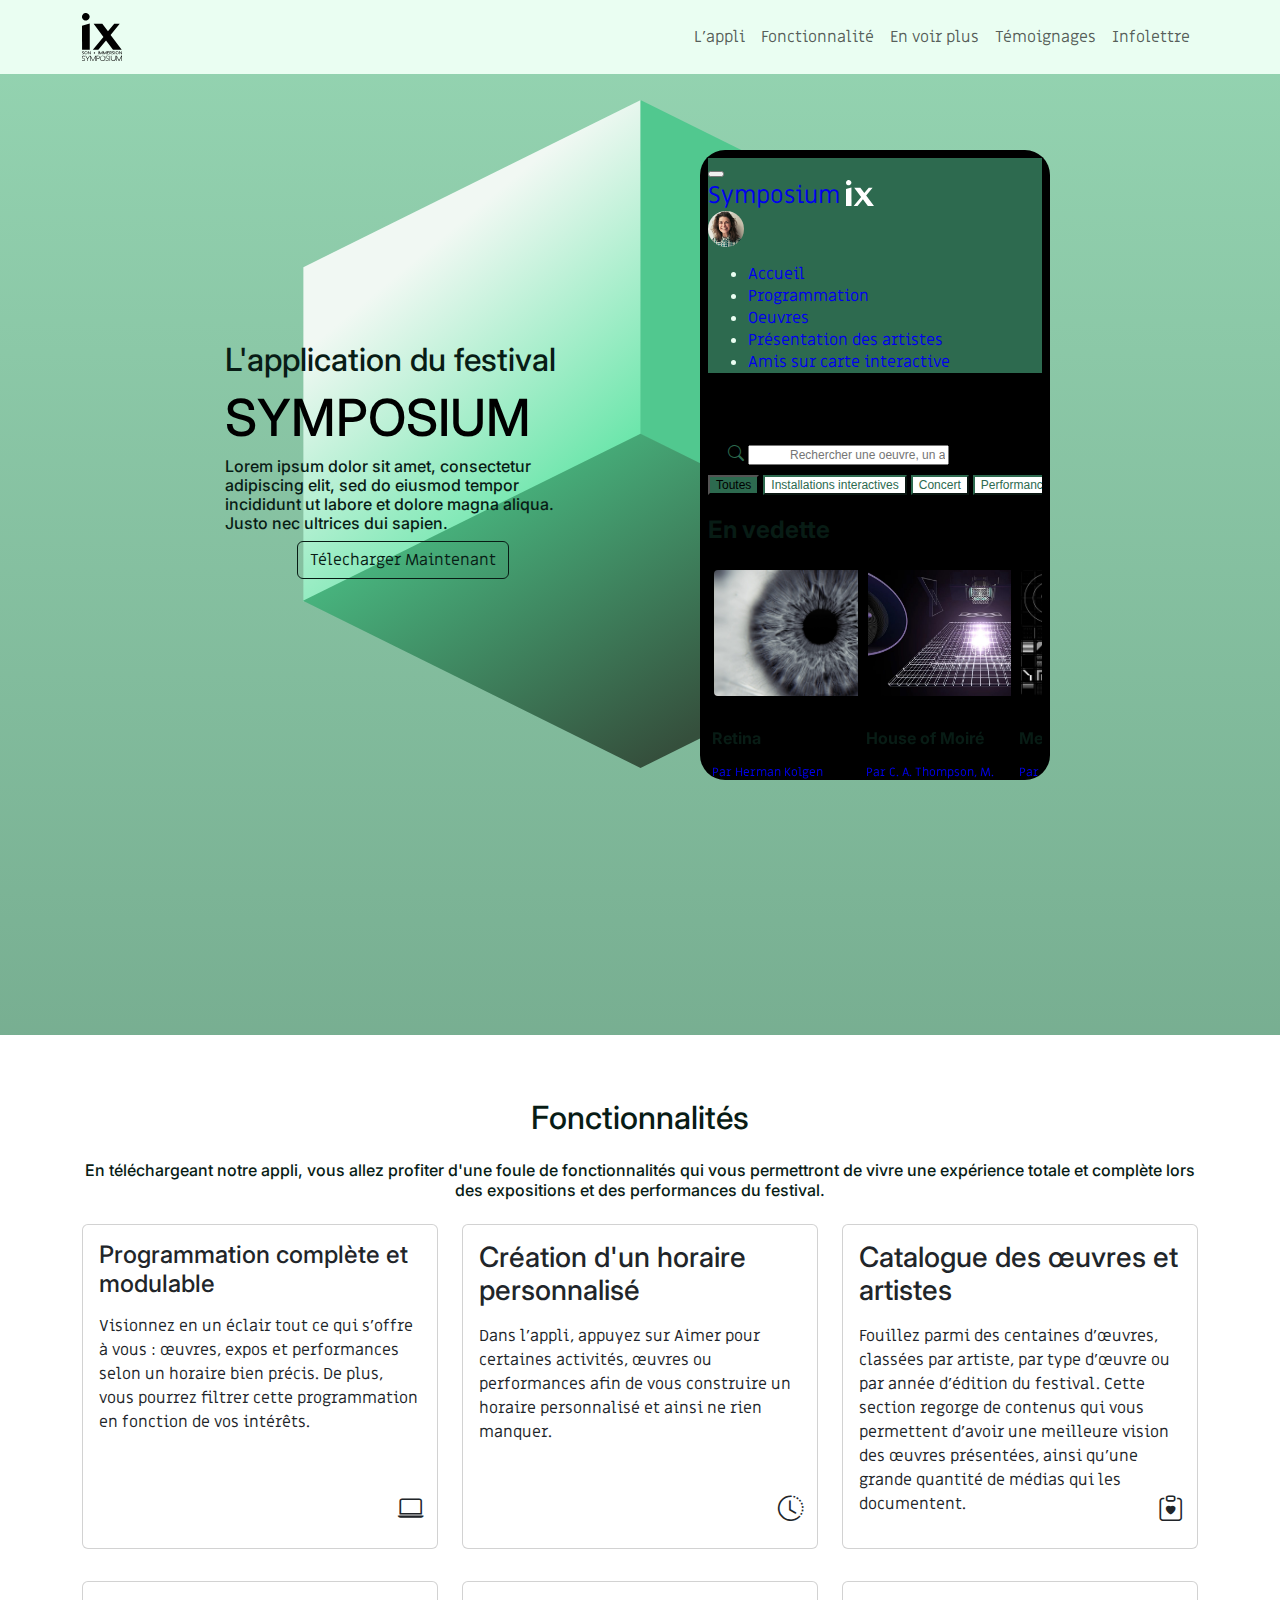
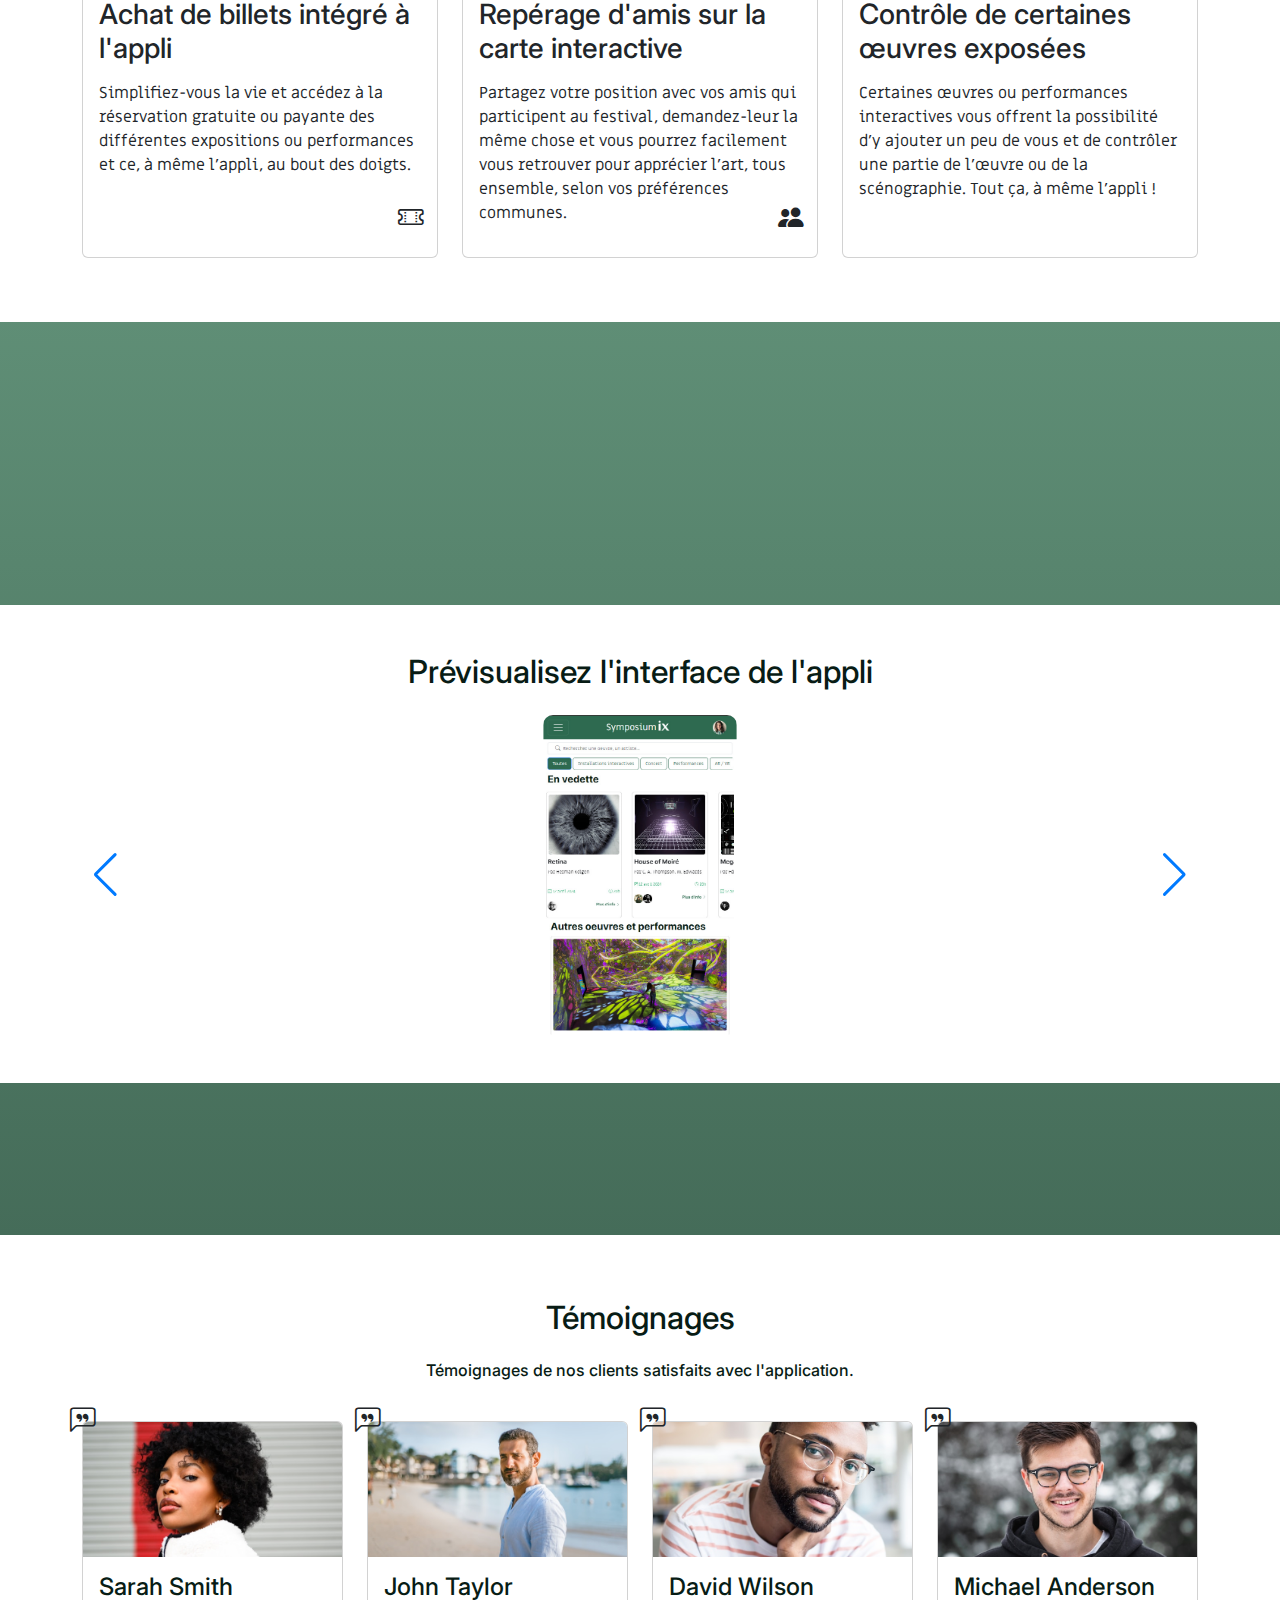
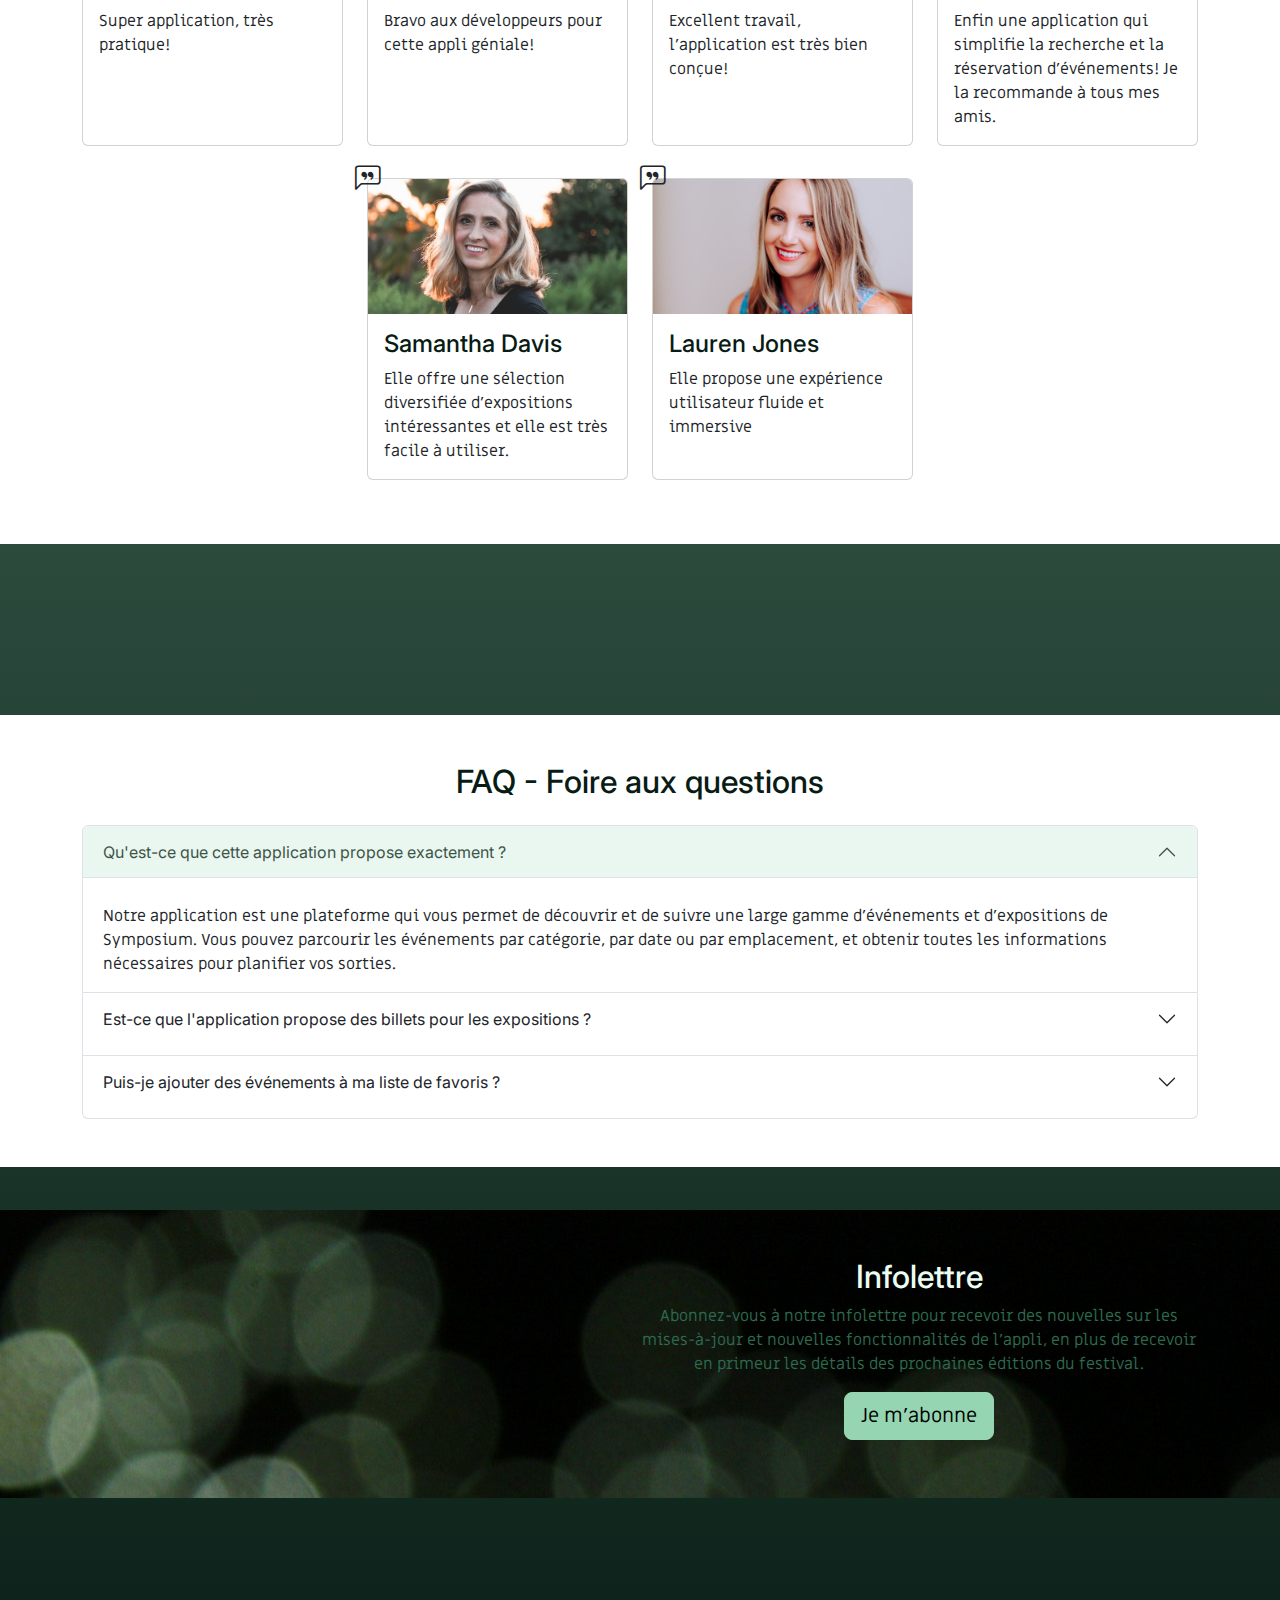
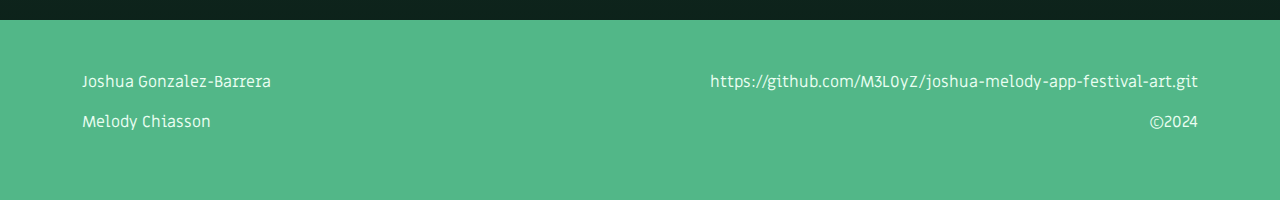
==== commit c949a80f: "scrollspy marche" ====
--- a/joshua-melody-app-festival-art/index.html
+++ b/joshua-melody-app-festival-art/index.html
@@ -25,12 +25,12 @@
 
 </head>
 
-<body data-bs-spy="scroll" data-bs-target="navbar">
+<body data-bs-spy="scroll" data-bs-target="#navbar">
     <header>
-        <nav class="navbar navbar-light navbar-expand-lg fixed-top" id="navbar">
+        <nav class="navbar navbar-light navbar-expand-lg fixed-top" id="#navbar" tabindex="0">
             <div class="container">
 
-                <a class="navbar-brand navbar-light" href="#appli"><img src="./assets/Logo-top.svg" class="logo"></a>
+                <a class="navbar-brand navbar-light" href="#"><img src="./assets/Logo-top.svg" class="logo"></a>
 
                 <button class="navbar-toggler" data-bs-toggle="collapse" data-bs-target="#mainNav"
                     aria-controls="mainNav" aria-expanded="false" aria-label="Affichage/masquage de la navigation">
@@ -61,7 +61,7 @@
     </header>
     <!-- Ajustements à faire: boutons-->
     <main>
-        <div class="hero" id="#appli">
+        <div class="hero" id="appli">
             <div class="container">
                 <div class="row justify-content-center text-center align-items-center">
                     <div class="col-lg-4 col-12 offset-lg-1">
@@ -80,7 +80,7 @@
             </div>
         </div>
 
-        <div class="section-features py-5">
+        <div class="section-features py-5" id="fonctionnalite">
             <div class="container">
                 <div class="row">
                     <div class="col-12 text-center my-3">
@@ -174,7 +174,7 @@
             </div>
 
 <!--Swiper-->
-            <div class="section-voir-plus text-center">
+            <div class="section-voir-plus text-center" id="enVoirPlus">
                 <div class="container my-5">
                     <h2 class="mb-4">Prévisualisez l'interface de l'appli</h2>
                 <div class="swiper swiper-screenshots">
@@ -190,7 +190,7 @@
                 </div>
             </div>
 <!--Témoignages-->
-            <div class="section-testimonials py-5" id="#temoignages">
+            <div class="section-testimonials py-5" id="temoignages">
                 <div class="container">
                     <div class="row">
                         <div class="col-12 text-center my-3">
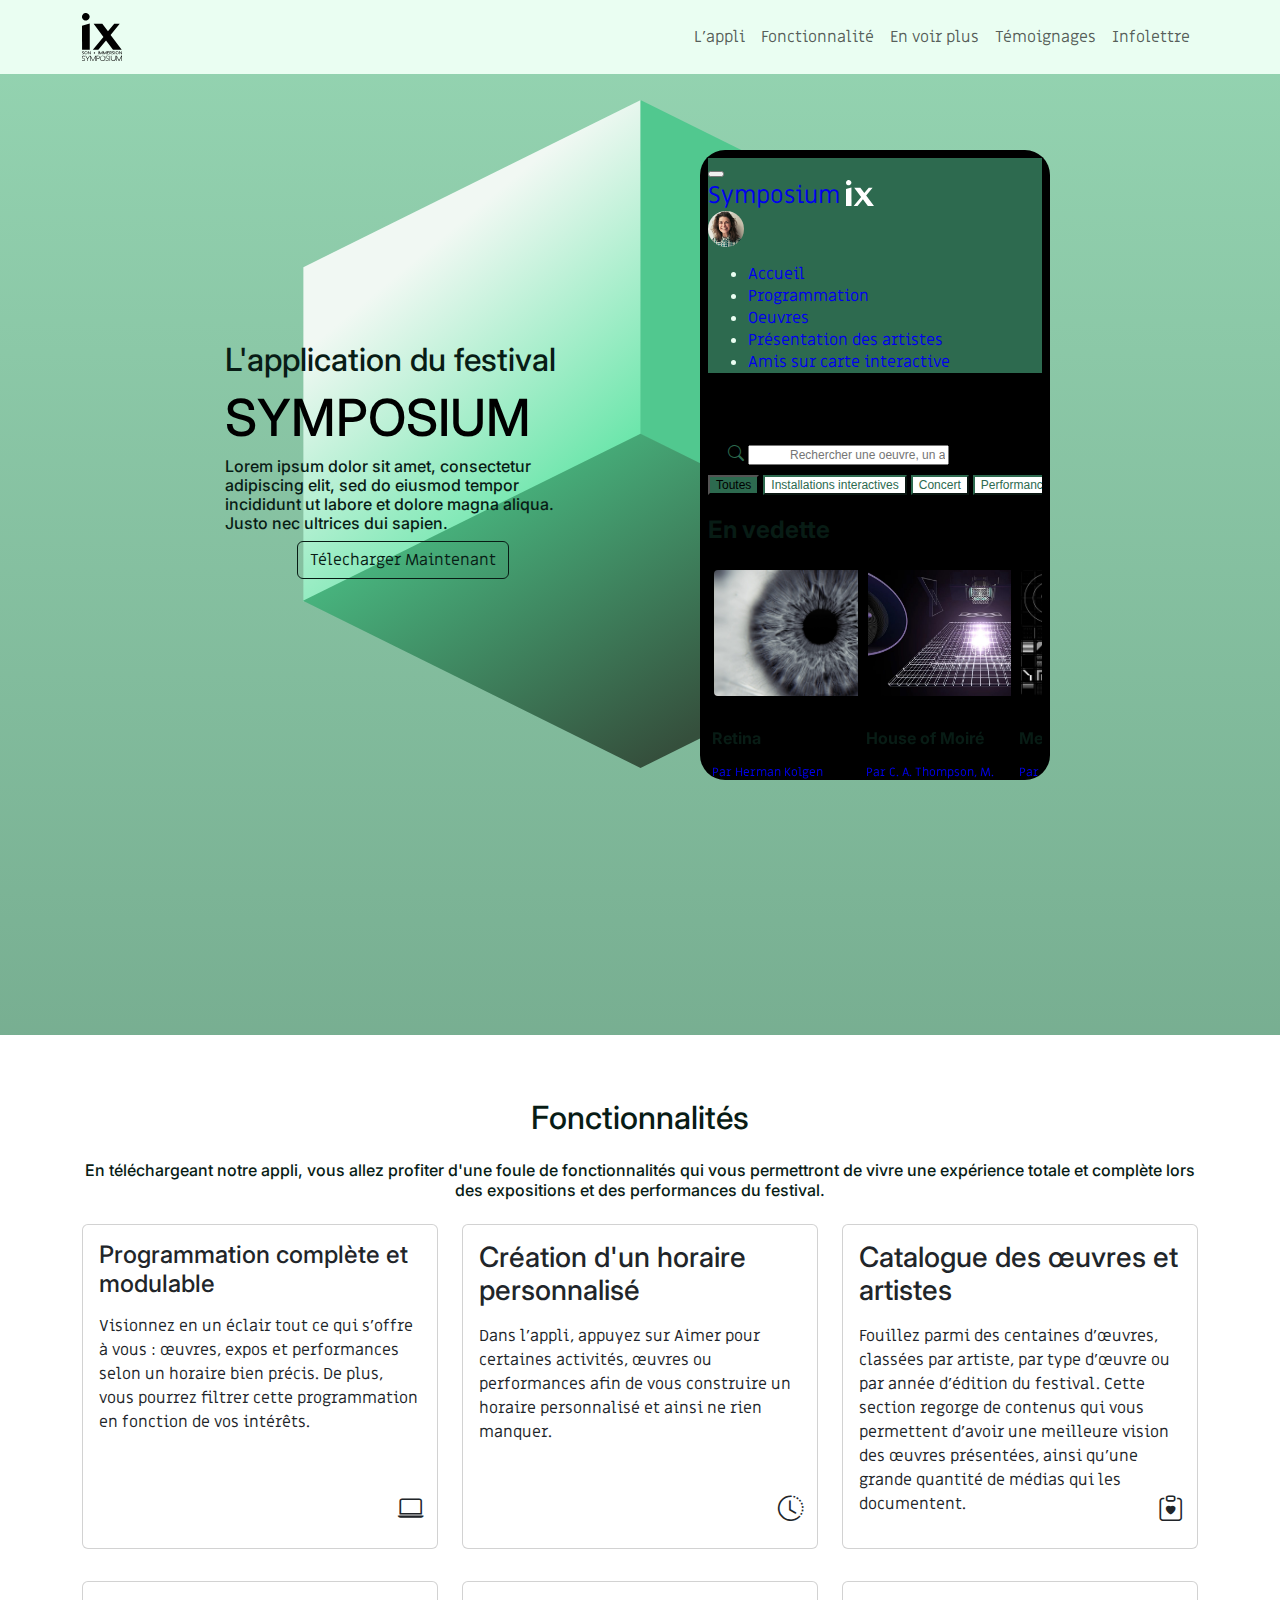
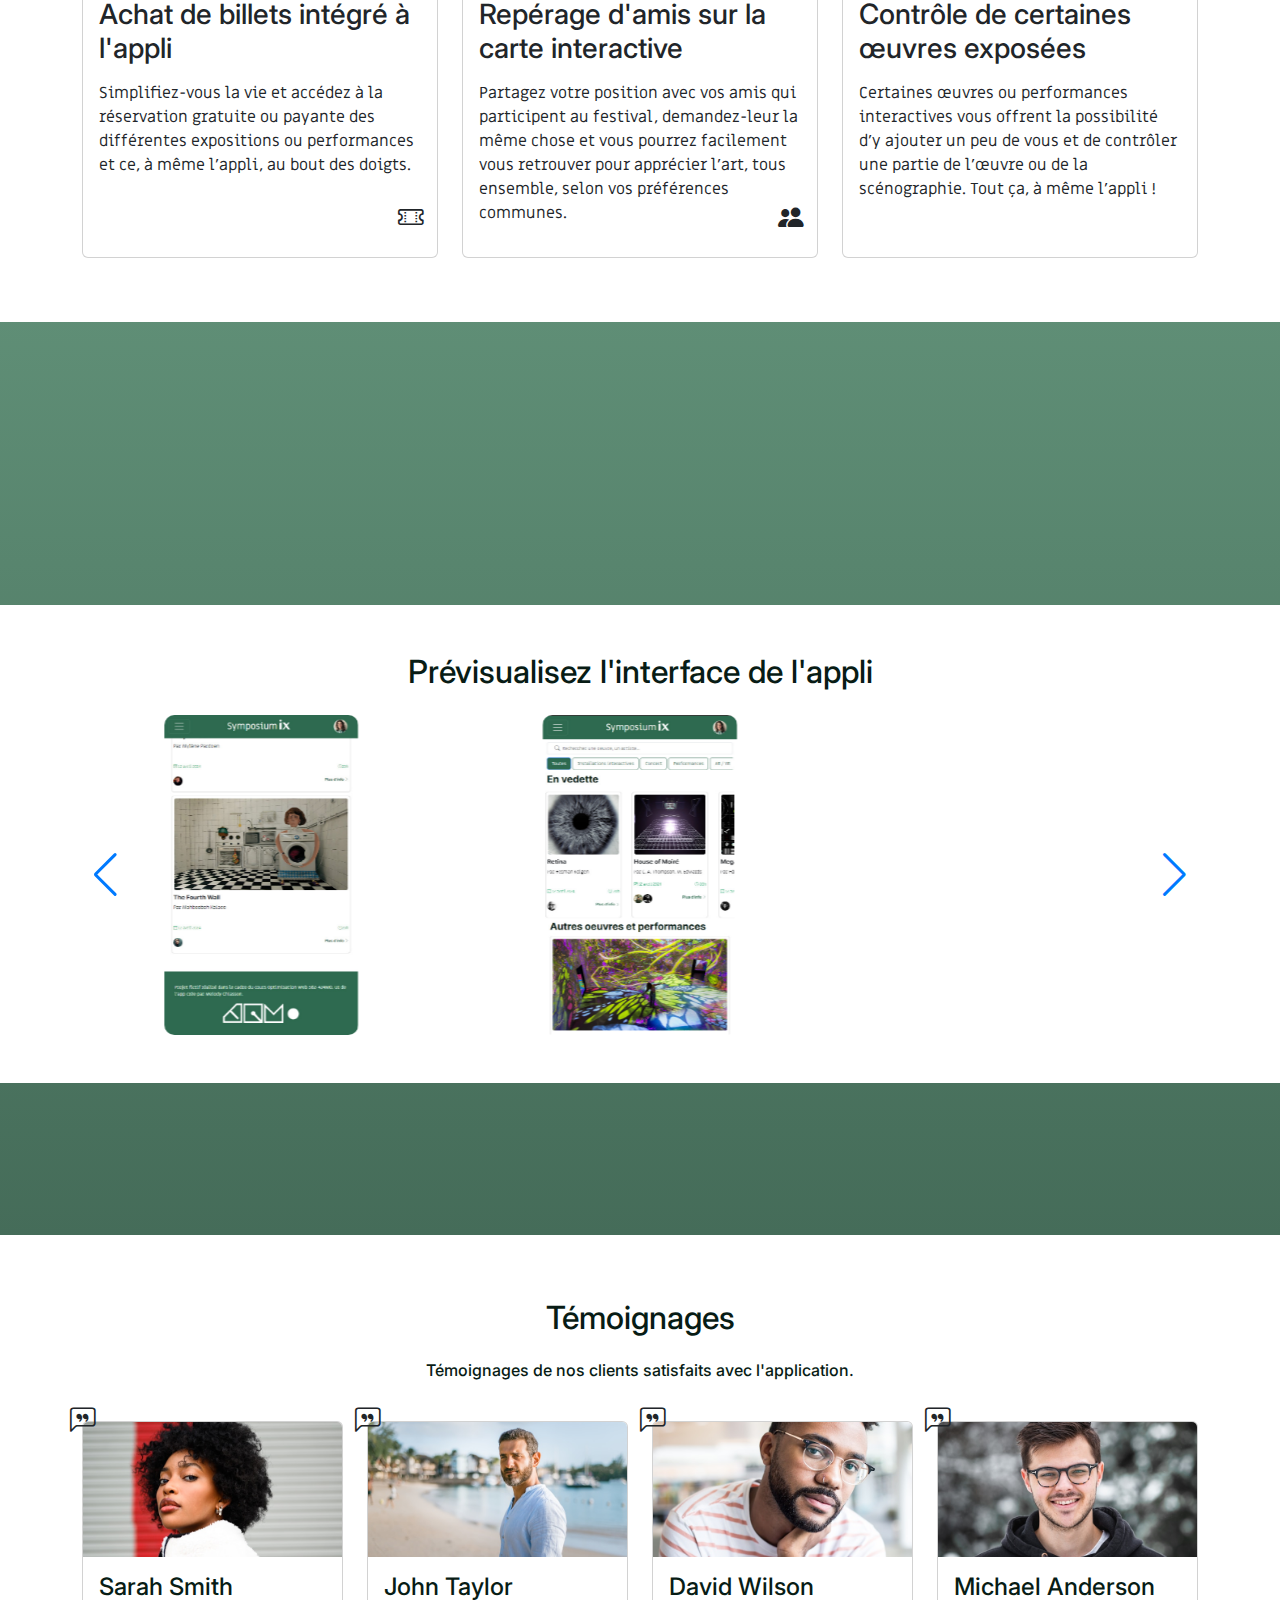
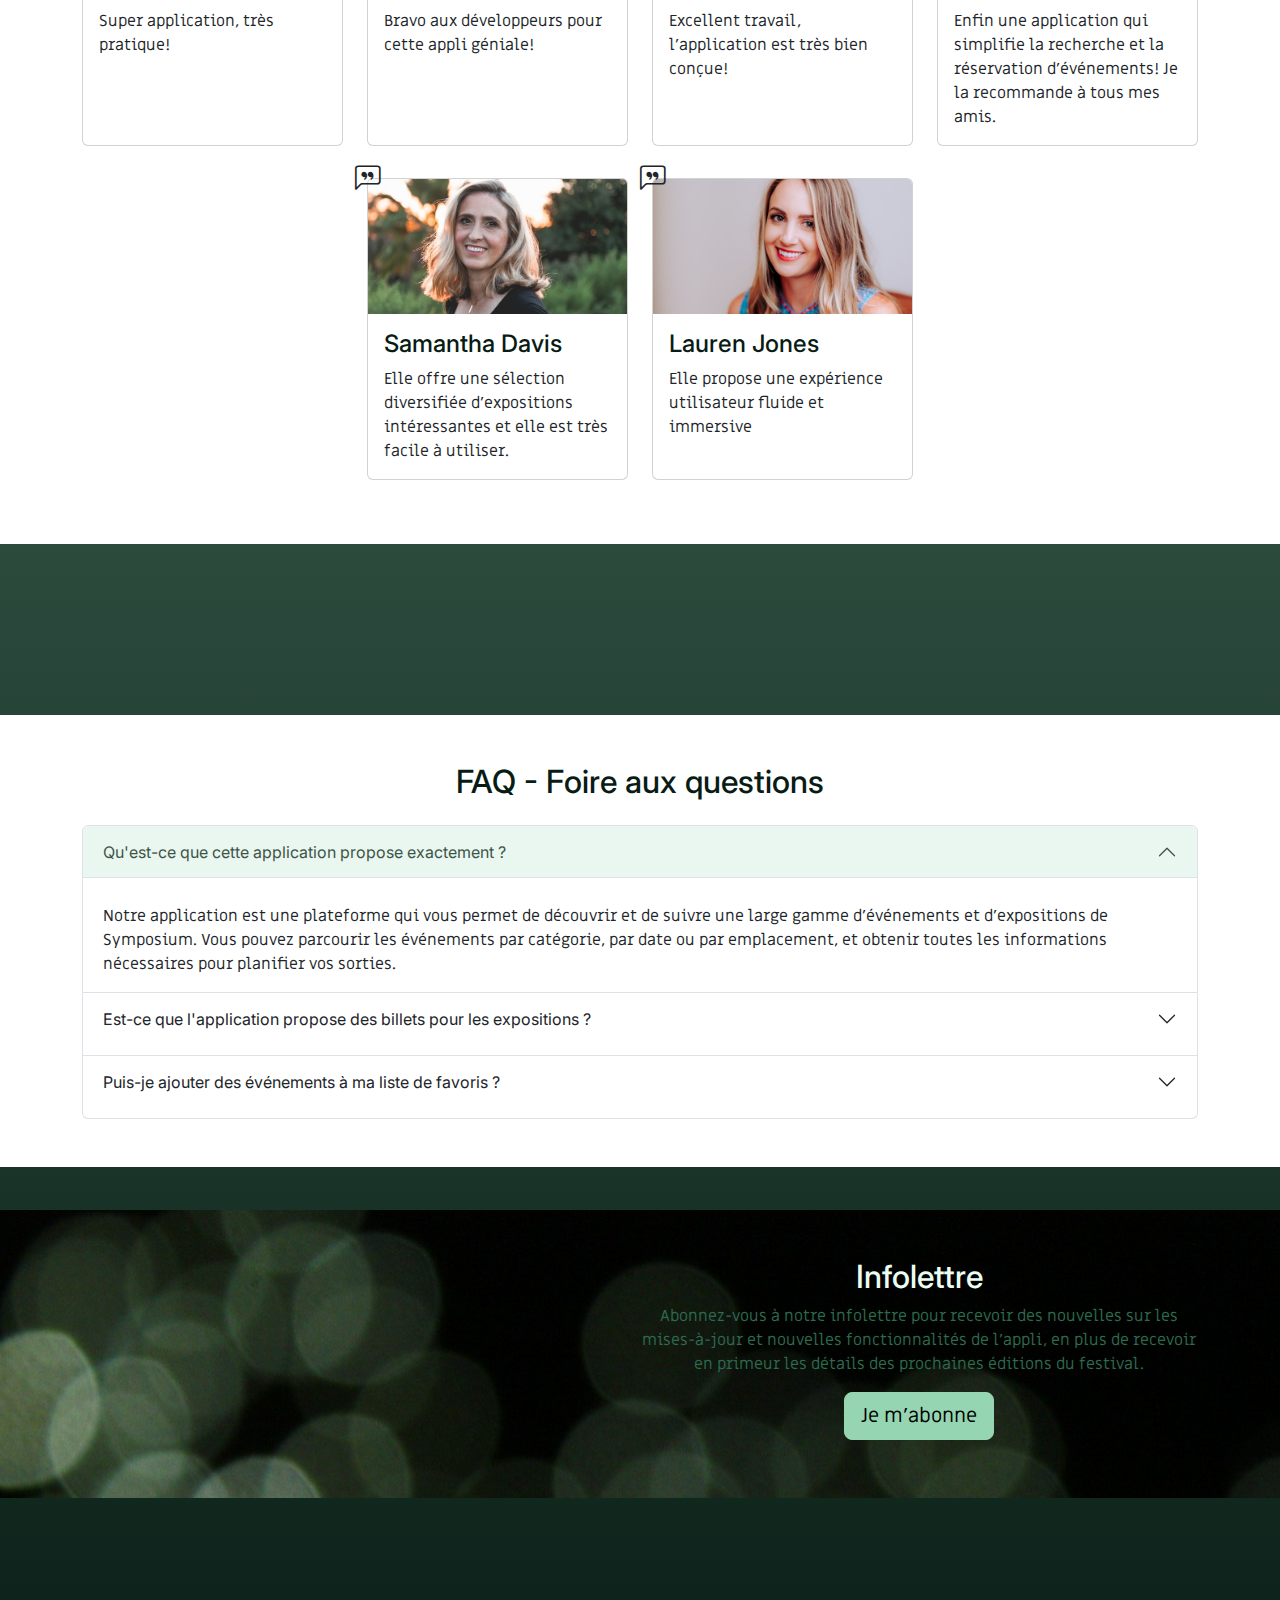
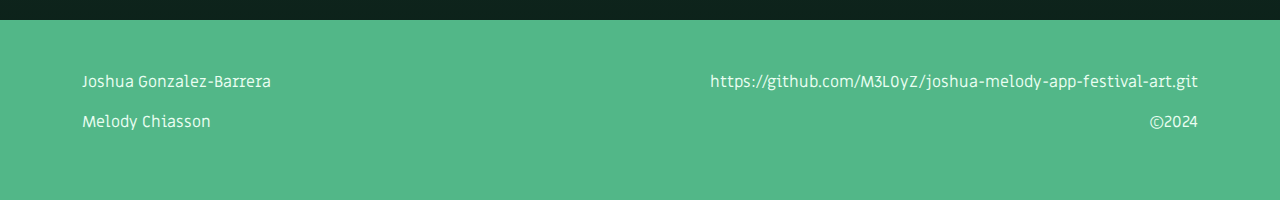
==== commit c312adb3: "accepted merge" ====
--- a/joshua-melody-app-festival-art/index.html
+++ b/joshua-melody-app-festival-art/index.html
@@ -25,12 +25,12 @@
 
 </head>
 
-<body data-bs-spy="scroll" data-bs-target="#navbar">
+<body data-bs-spy="scroll" data-bs-target="navbar">
     <header>
-        <nav class="navbar navbar-light navbar-expand-lg fixed-top" id="#navbar" tabindex="0">
+        <nav class="navbar navbar-light navbar-expand-lg fixed-top" id="navbar">
             <div class="container">
 
-                <a class="navbar-brand navbar-light" href="#"><img src="./assets/Logo-top.svg" class="logo"></a>
+                <a class="navbar-brand navbar-light" href="#appli"><img src="./assets/Logo-top.svg" class="logo"></a>
 
                 <button class="navbar-toggler" data-bs-toggle="collapse" data-bs-target="#mainNav"
                     aria-controls="mainNav" aria-expanded="false" aria-label="Affichage/masquage de la navigation">
@@ -61,7 +61,7 @@
     </header>
     <!-- Ajustements à faire: boutons-->
     <main>
-        <div class="hero" id="appli">
+        <div class="hero" id="#appli">
             <div class="container">
                 <div class="row justify-content-center text-center align-items-center">
                     <div class="col-lg-4 col-12 offset-lg-1">
@@ -80,7 +80,7 @@
             </div>
         </div>
 
-        <div class="section-features py-5" id="fonctionnalite">
+        <div class="section-features py-5">
             <div class="container">
                 <div class="row">
                     <div class="col-12 text-center my-3">
@@ -174,7 +174,7 @@
             </div>
 
 <!--Swiper-->
-            <div class="section-voir-plus text-center" id="enVoirPlus">
+            <div class="section-voir-plus text-center">
                 <div class="container my-5">
                     <h2 class="mb-4">Prévisualisez l'interface de l'appli</h2>
                 <div class="swiper swiper-screenshots">
@@ -190,7 +190,7 @@
                 </div>
             </div>
 <!--Témoignages-->
-            <div class="section-testimonials py-5" id="temoignages">
+            <div class="section-testimonials py-5" id="#temoignages">
                 <div class="container">
                     <div class="row">
                         <div class="col-12 text-center my-3">
